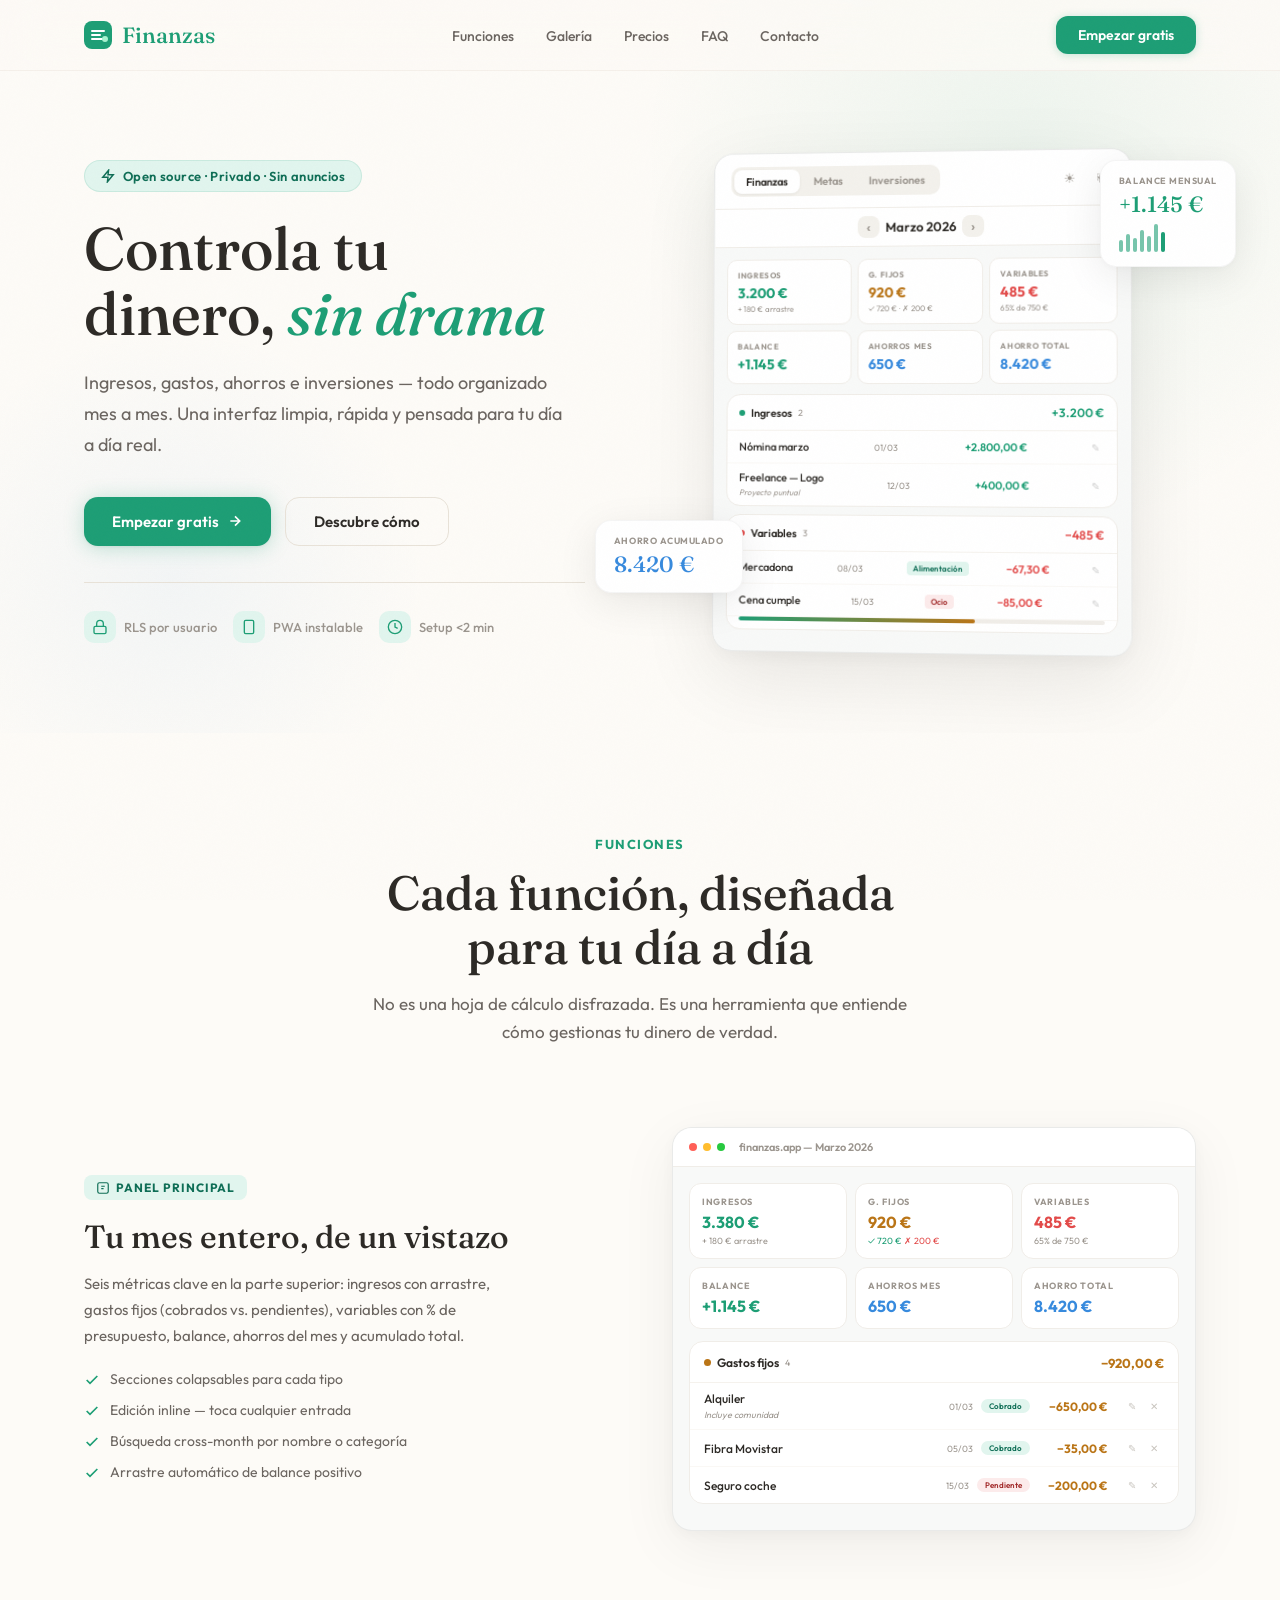
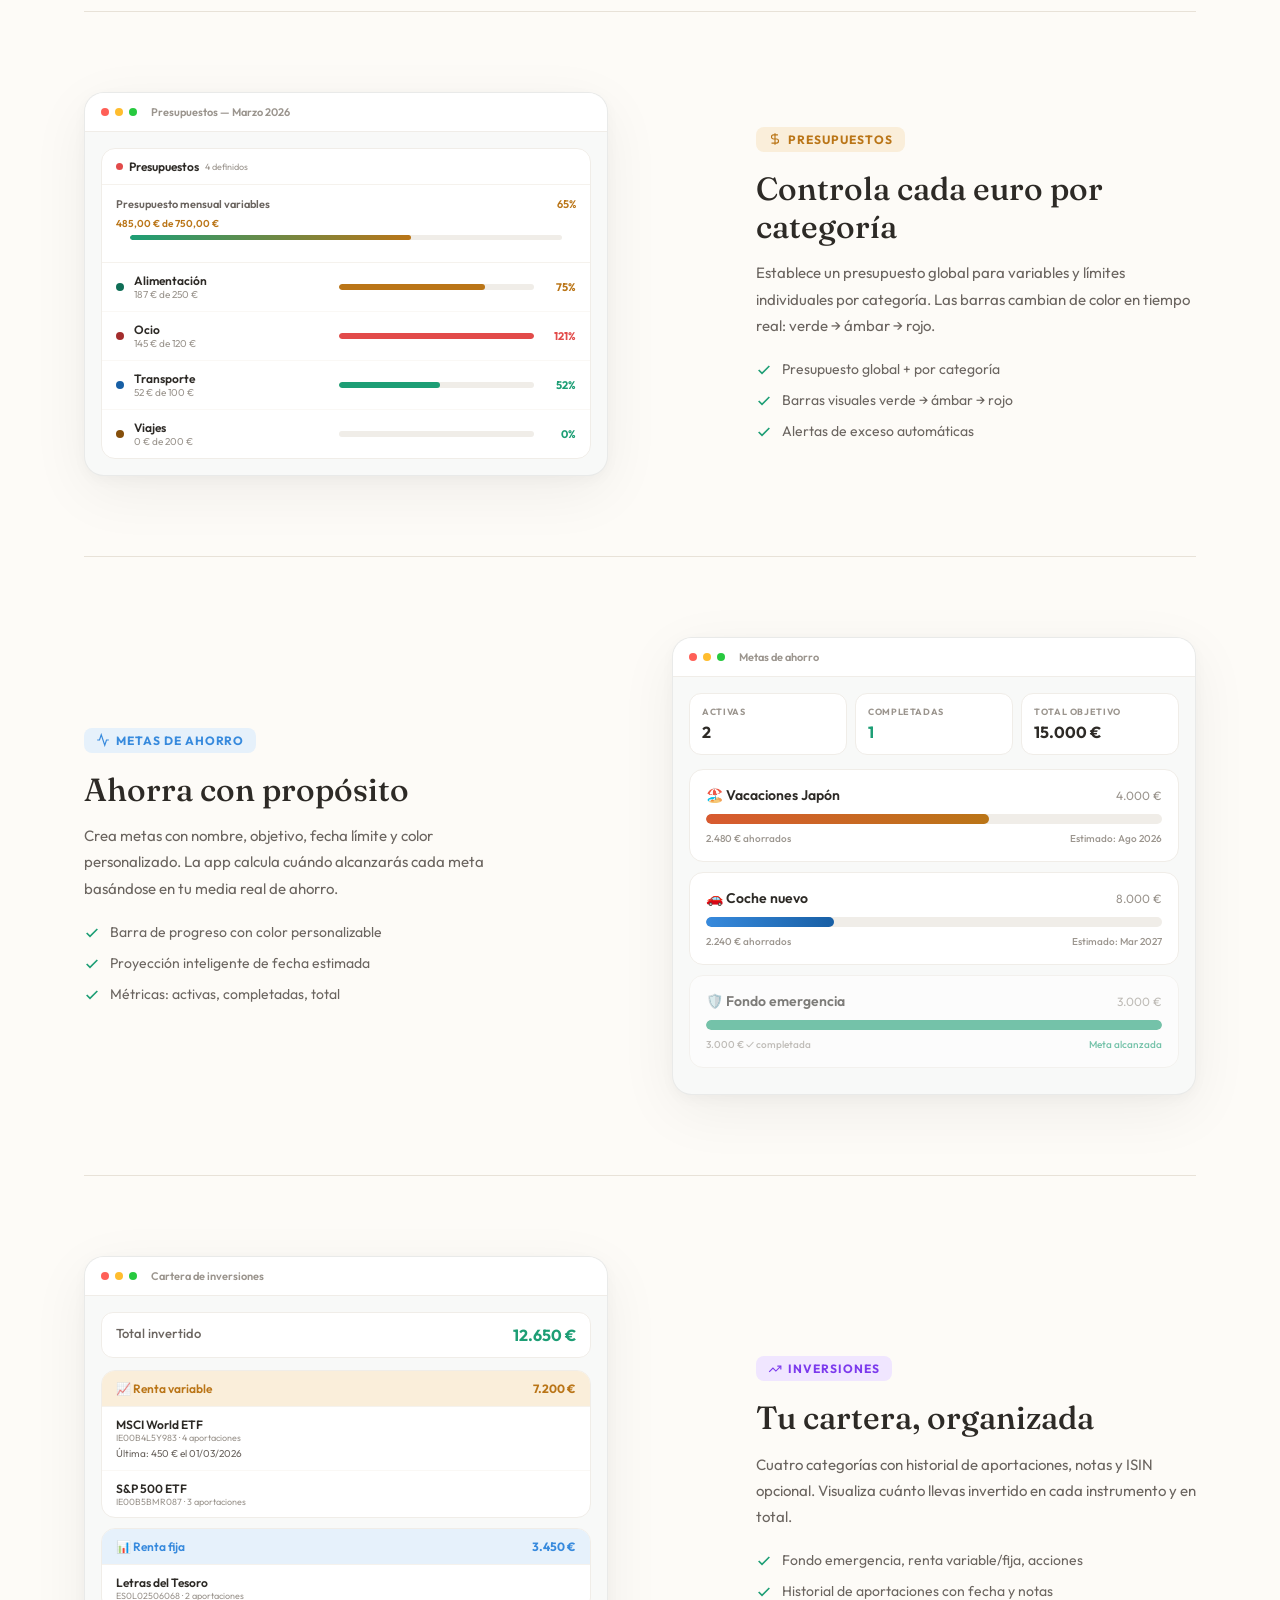
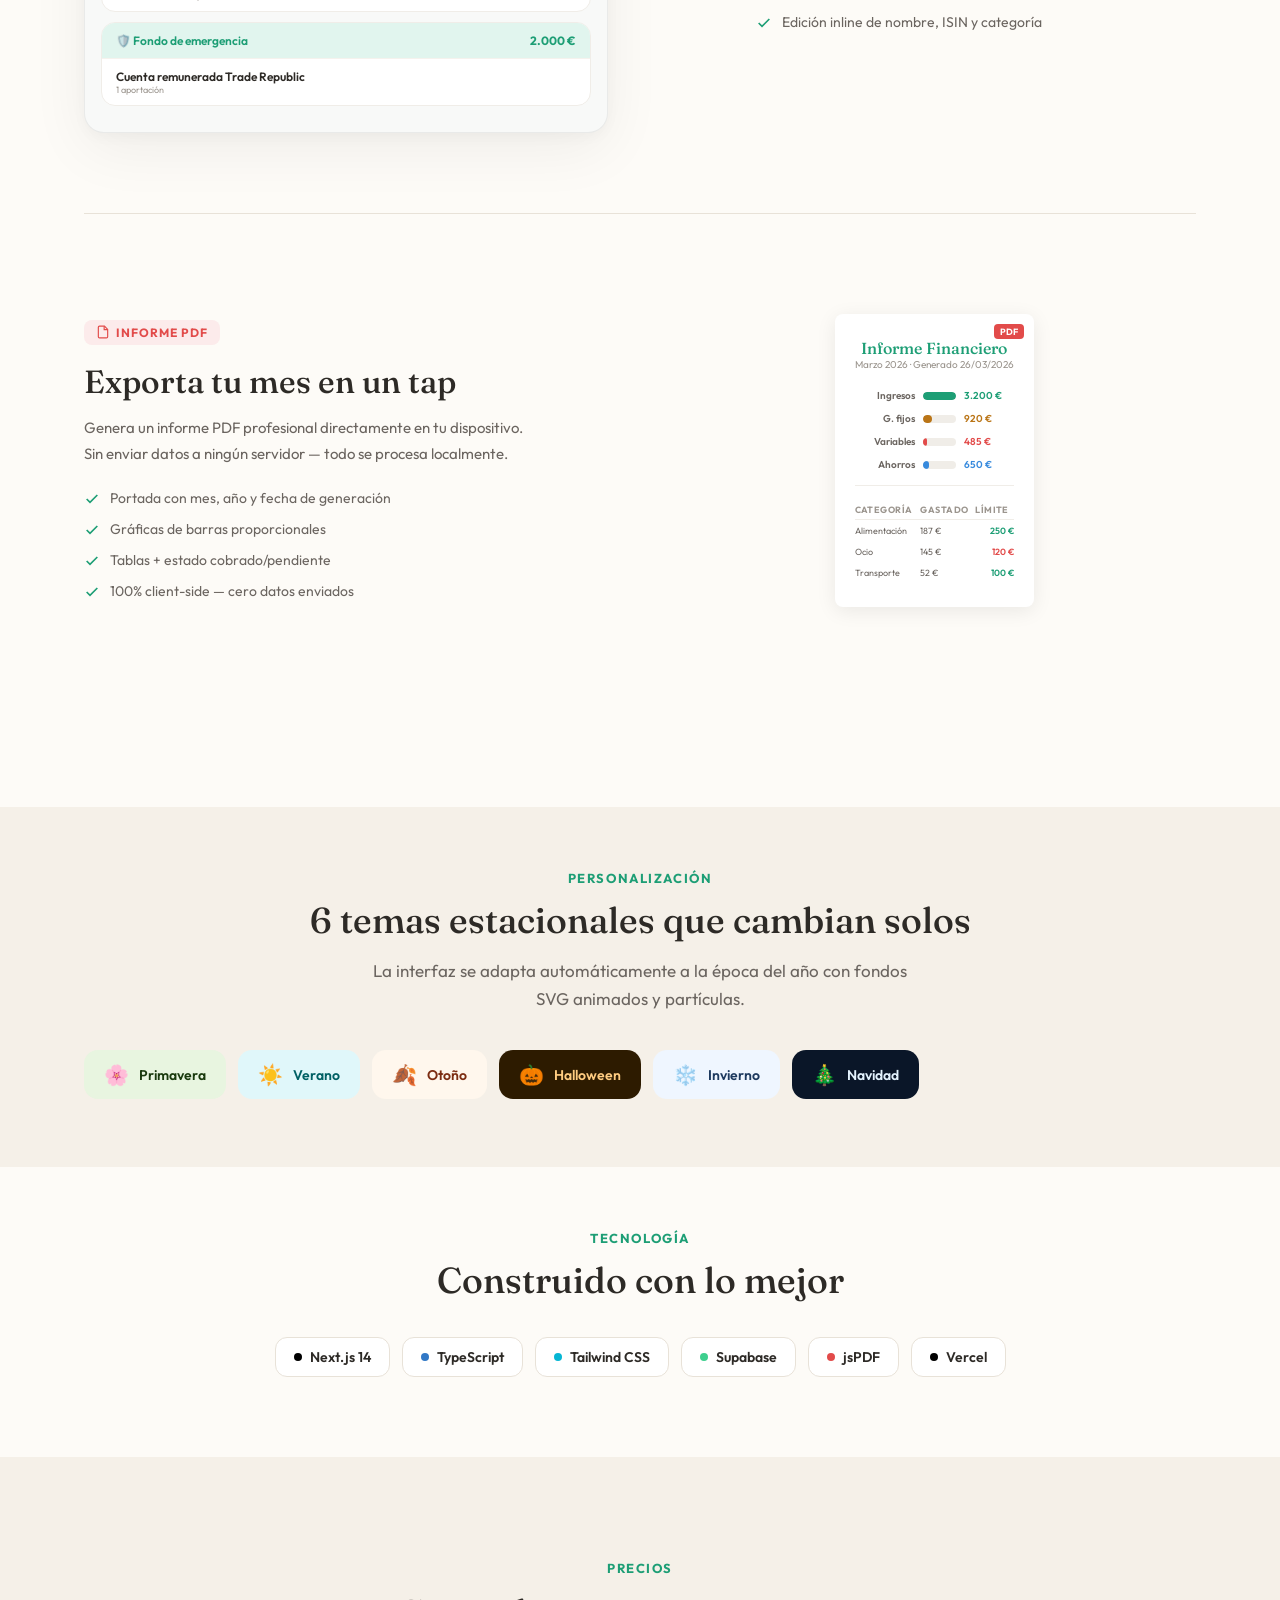
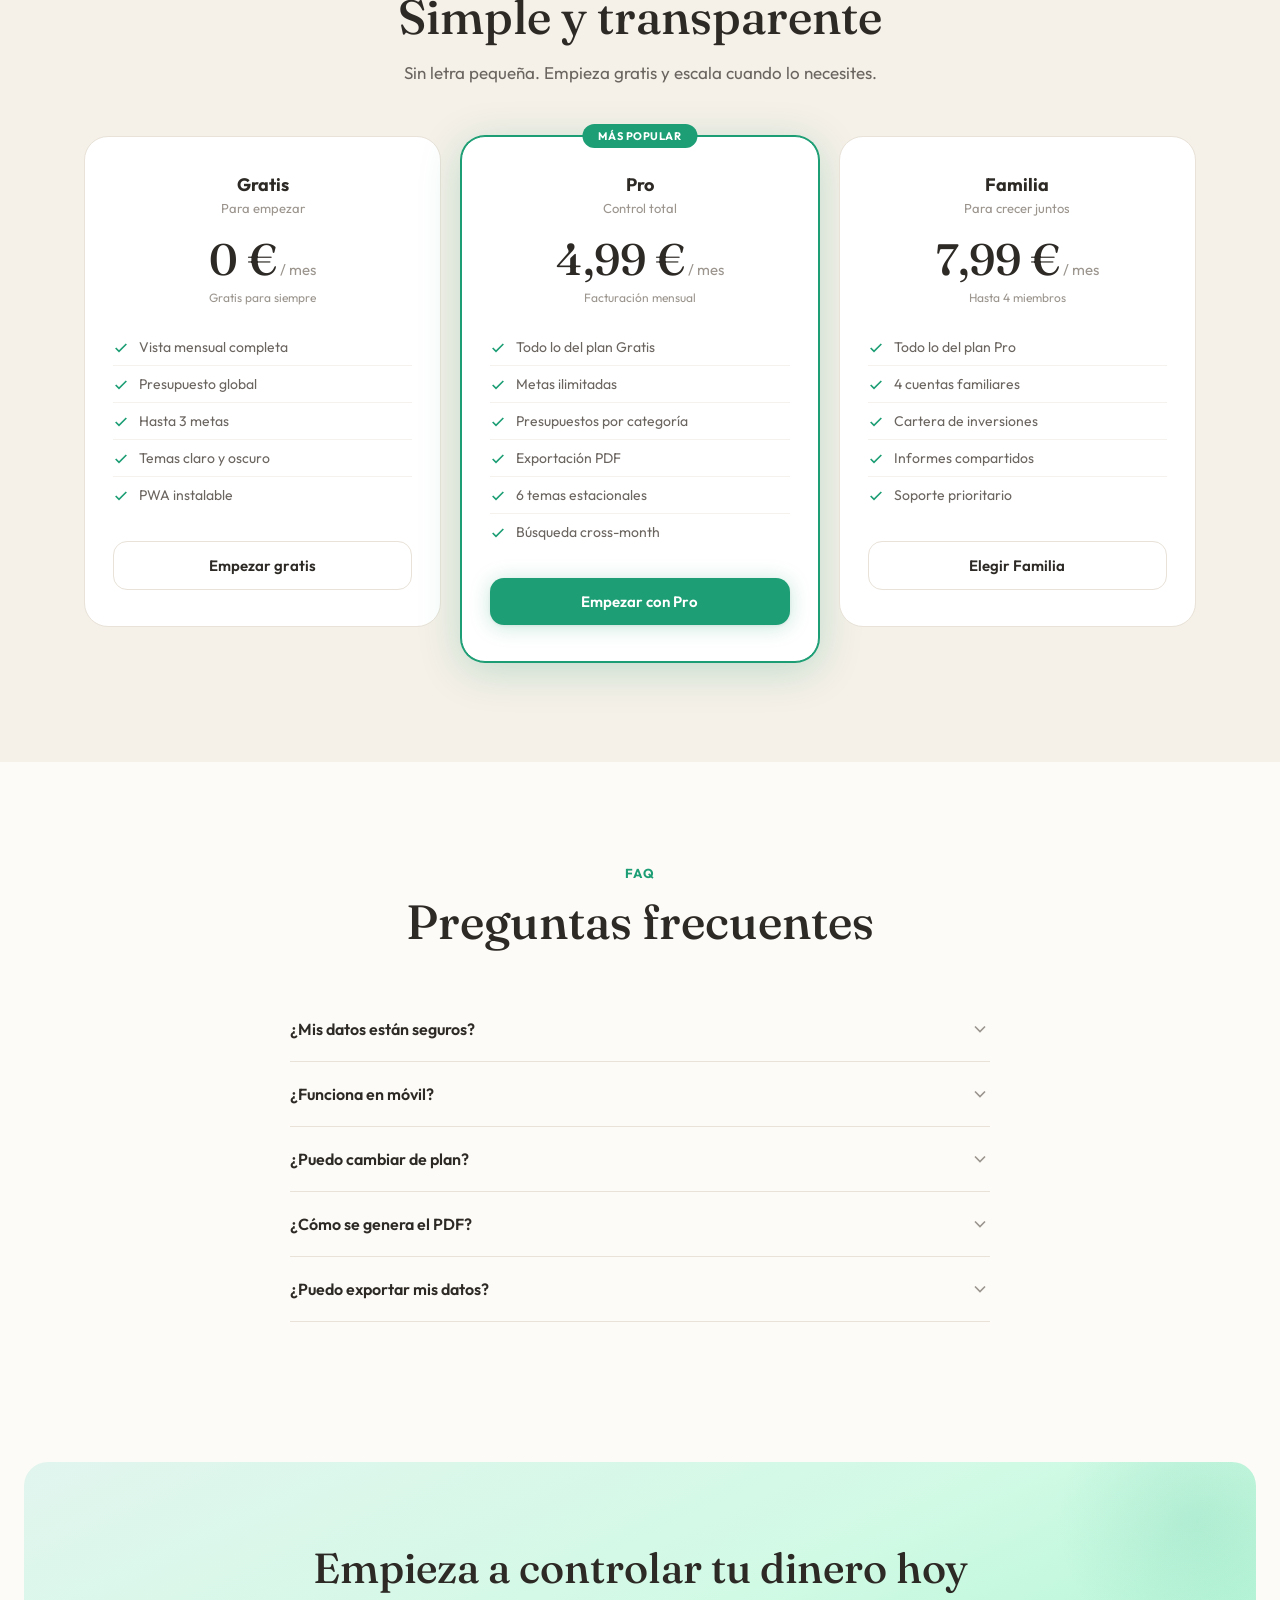
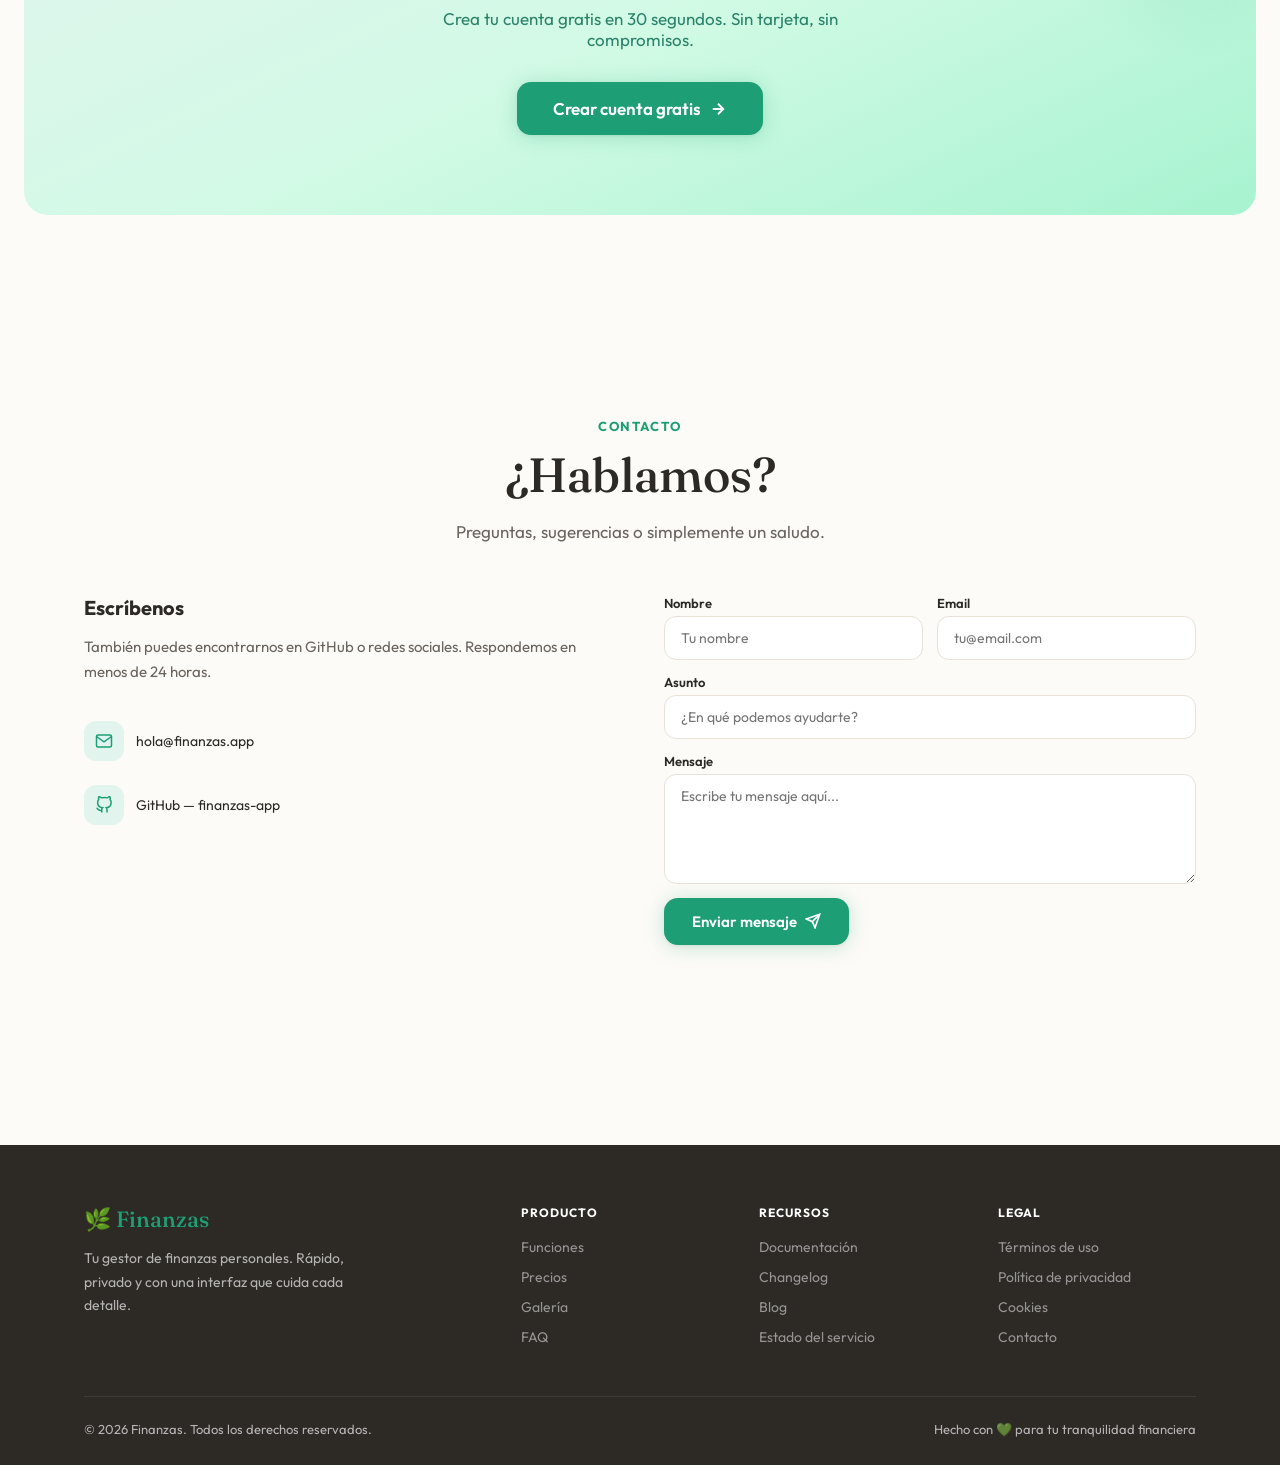
==== old/index.html @ f5a0d64b "Add: Web added" ====
<!DOCTYPE html>
<html lang="es">
<head>
<meta charset="UTF-8">
<meta name="viewport" content="width=device-width, initial-scale=1.0">
<title>Finanzas — Tu gestor de finanzas personales</title>
<link rel="preconnect" href="https://fonts.googleapis.com">
<link rel="preconnect" href="https://fonts.gstatic.com" crossorigin>
<link href="https://fonts.googleapis.com/css2?family=Fraunces:ital,opsz,wght@0,9..144,300;0,9..144,500;0,9..144,700;1,9..144,400&family=Outfit:wght@300;400;500;600;700&display=swap" rel="stylesheet">
<style>
:root {
  --green:#1D9E75;--green-light:#E1F5EE;--green-dark:#0F6E56;--green-glow:rgba(29,158,117,0.25);
  --cream:#FDFBF7;--sand:#F5F0E8;--text:#2D2A26;--text-soft:#6B6560;--text-muted:#9B958E;
  --border:#E8E2D8;--card-bg:#FFFFFF;--blue:#378ADD;--blue-light:#E6F1FB;
  --amber:#BA7517;--amber-light:#FAEEDA;--red:#E24B4A;--red-light:#FCEBEB;
  --orange:#D85A30;--purple:#7C3AED;
}
*{margin:0;padding:0;box-sizing:border-box}
html{scroll-behavior:smooth}
body{font-family:'Outfit',sans-serif;color:var(--text);background:var(--cream);overflow-x:hidden;-webkit-font-smoothing:antialiased}
h1,h2,h3,.serif{font-family:'Fraunces',serif}
body::before{content:'';position:fixed;inset:0;pointer-events:none;z-index:9999;opacity:0.02;background-image:url("data:image/svg+xml,%3Csvg viewBox='0 0 256 256' xmlns='http://www.w3.org/2000/svg'%3E%3Cfilter id='n'%3E%3CfeTurbulence type='fractalNoise' baseFrequency='0.85' numOctaves='4' stitchTiles='stitch'/%3E%3C/filter%3E%3Crect width='100%25' height='100%25' filter='url(%23n)'/%3E%3C/svg%3E");background-size:128px}
.container{max-width:1160px;margin:0 auto;padding:0 24px}
.section-pad{padding:100px 0}
.section-label{font-family:'Outfit',sans-serif;font-size:13px;font-weight:700;letter-spacing:0.12em;text-transform:uppercase;color:var(--green);margin-bottom:14px;display:inline-block}
.section-title{font-size:clamp(30px,4.5vw,48px);line-height:1.12;color:var(--text);margin-bottom:16px;font-weight:500}
.section-subtitle{font-family:'Outfit',sans-serif;font-size:17px;line-height:1.7;color:var(--text-soft);max-width:560px}
.btn{display:inline-flex;align-items:center;gap:8px;font-family:'Outfit',sans-serif;font-size:15px;font-weight:600;padding:14px 28px;border-radius:14px;cursor:pointer;border:none;text-decoration:none;transition:all 0.35s cubic-bezier(0.23,1,0.32,1)}
.btn-primary{background:var(--green);color:white;box-shadow:0 2px 20px var(--green-glow),0 1px 3px rgba(0,0,0,0.06)}
.btn-primary:hover{background:var(--green-dark);transform:translateY(-2px);box-shadow:0 8px 28px var(--green-glow),0 2px 6px rgba(0,0,0,0.08)}
.btn-ghost{background:transparent;color:var(--text);border:1.5px solid var(--border)}
.btn-ghost:hover{border-color:var(--green);color:var(--green-dark);background:rgba(29,158,117,0.04)}

/* NAV */
nav{position:fixed;top:0;left:0;right:0;z-index:100;padding:16px 0;background:rgba(253,251,247,0.8);backdrop-filter:blur(24px) saturate(1.6);-webkit-backdrop-filter:blur(24px) saturate(1.6);border-bottom:1px solid rgba(232,226,216,0.4);transition:all 0.3s}
nav.scrolled{padding:10px 0;box-shadow:0 1px 16px rgba(0,0,0,0.04)}
nav .container{display:flex;align-items:center;justify-content:space-between}
.nav-brand{display:flex;align-items:center;gap:10px;font-family:'Fraunces',serif;font-size:22px;color:var(--green);font-weight:500;text-decoration:none}
.nav-links{display:flex;align-items:center;gap:32px;list-style:none}
.nav-links a{font-size:14px;font-weight:500;color:var(--text-soft);text-decoration:none;transition:color 0.2s}
.nav-links a:hover{color:var(--green)}
.nav-cta{font-family:'Outfit',sans-serif;font-size:14px;font-weight:600;color:white;background:var(--green);padding:10px 22px;border-radius:12px;text-decoration:none;transition:all 0.3s;box-shadow:0 1px 8px var(--green-glow)}
.nav-cta:hover{background:var(--green-dark);transform:translateY(-1px)}
.hamburger{display:none;background:none;border:none;cursor:pointer;padding:4px;color:var(--text)}
.mobile-menu{display:none;flex-direction:column;position:absolute;top:100%;left:0;right:0;background:rgba(253,251,247,0.98);backdrop-filter:blur(20px);padding:16px 24px 24px;border-bottom:1px solid var(--border)}
.mobile-menu.open{display:flex}
.mobile-menu a{padding:14px 0;font-size:15px;font-weight:500;color:var(--text-soft);text-decoration:none;border-bottom:1px solid #f5f2ed}
.mobile-menu a:last-child{border:none}
.mobile-menu .nav-cta{display:inline-block;text-align:center;margin-top:12px}

/* HERO */
.hero{padding:150px 0 80px;position:relative;overflow:hidden}
.hero::before{content:'';position:absolute;top:-40%;right:-15%;width:900px;height:900px;background:radial-gradient(circle,rgba(29,158,117,0.07) 0%,transparent 60%);border-radius:50%;pointer-events:none}
.hero::after{content:'';position:absolute;bottom:-20%;left:-10%;width:600px;height:600px;background:radial-gradient(circle,rgba(55,138,221,0.05) 0%,transparent 60%);border-radius:50%;pointer-events:none}
.hero .container{display:grid;grid-template-columns:1fr 1.1fr;gap:60px;align-items:center;position:relative;z-index:1}
.hero-badge{display:inline-flex;align-items:center;gap:8px;font-size:13px;font-weight:600;letter-spacing:0.03em;color:var(--green-dark);background:var(--green-light);padding:7px 16px;border-radius:100px;margin-bottom:24px;border:1px solid rgba(29,158,117,0.12)}
.hero h1{font-size:clamp(38px,5.2vw,60px);line-height:1.08;margin-bottom:22px;font-weight:500}
.hero h1 em{font-style:italic;color:var(--green)}
.hero-desc{font-size:18px;line-height:1.72;color:var(--text-soft);margin-bottom:36px;max-width:480px}
.hero-actions{display:flex;gap:14px;flex-wrap:wrap}
.hero-trust{display:flex;align-items:center;gap:16px;margin-top:36px;padding-top:28px;border-top:1px solid var(--border)}
.trust-item{display:flex;align-items:center;gap:8px;font-size:13px;font-weight:500;color:var(--text-muted)}
.trust-icon{width:32px;height:32px;border-radius:10px;display:flex;align-items:center;justify-content:center;background:var(--green-light);color:var(--green)}

/* Hero App Frame */
.hero-visual{position:relative;display:flex;justify-content:center}
.app-frame{width:420px;background:#f8f9f8;border-radius:20px;padding:1px;box-shadow:0 24px 80px rgba(0,0,0,0.09),0 6px 20px rgba(0,0,0,0.04),inset 0 1px 0 rgba(255,255,255,0.9);border:1px solid rgba(0,0,0,0.06);overflow:hidden;transform:perspective(1200px) rotateY(-4deg) rotateX(1deg);transition:transform 0.7s cubic-bezier(0.23,1,0.32,1)}
.app-frame:hover{transform:perspective(1200px) rotateY(0) rotateX(0)}
.app-topbar{display:flex;align-items:center;justify-content:space-between;padding:12px 16px;background:white;border-bottom:1px solid #f0ede8}
.app-tabs{display:inline-flex;gap:2px;background:#f3f1ec;border-radius:10px;padding:3px}
.app-tab{font-size:11px;font-weight:600;padding:5px 12px;border-radius:8px;color:var(--text-muted)}
.app-tab.active{background:white;color:var(--text);box-shadow:0 1px 3px rgba(0,0,0,0.06)}
.app-nav-month{display:flex;align-items:center;gap:6px;font-size:13px;font-weight:600;color:var(--text)}
.app-nav-month .arr{width:22px;height:22px;display:flex;align-items:center;justify-content:center;border-radius:8px;font-size:14px;color:var(--text-muted);background:#f3f1ec}
.app-icons{display:flex;gap:4px}
.app-icons span{width:26px;height:26px;display:flex;align-items:center;justify-content:center;border-radius:8px;color:var(--text-muted);font-size:13px}
.app-body{padding:12px;background:#f8f9f8}
.app-metrics{display:grid;grid-template-columns:repeat(3,1fr);gap:6px;margin-bottom:10px}
.app-metric{background:white;border-radius:10px;padding:10px;border:1px solid #f0ede8}
.app-metric label{display:block;font-size:8px;font-weight:700;text-transform:uppercase;letter-spacing:0.08em;color:var(--text-muted);margin-bottom:4px}
.app-metric .val{font-size:14px;font-weight:700}
.app-metric .sub{font-size:8px;color:var(--text-muted);margin-top:2px}
.app-section{background:white;border-radius:14px;border:1px solid #f0ede8;margin-bottom:8px;overflow:hidden}
.app-section-header{display:flex;align-items:center;justify-content:space-between;padding:10px 12px;border-bottom:1px solid #f5f2ed}
.app-section-header .left{display:flex;align-items:center;gap:6px}
.app-dot{width:6px;height:6px;border-radius:50%}
.app-section-header .title{font-size:11px;font-weight:600;color:var(--text)}
.app-section-header .count{font-size:9px;color:var(--text-muted)}
.app-section-header .total{font-size:12px;font-weight:600}
.app-row{display:flex;align-items:center;justify-content:space-between;padding:7px 12px;border-bottom:1px solid #faf8f5;font-size:11px}
.app-row:last-child{border:none}
.app-row .name{font-weight:500;color:var(--text)}
.app-row .note{font-size:8px;color:var(--text-muted);font-style:italic}
.app-row .date{font-size:9px;color:var(--text-muted);margin:0 8px}
.app-row .cat-badge{font-size:8px;font-weight:600;padding:2px 6px;border-radius:4px;white-space:nowrap}
.app-row .status-badge{font-size:8px;font-weight:600;padding:2px 8px;border-radius:100px}
.app-row .amount{font-weight:600;white-space:nowrap}
.app-row .icon-btn{width:18px;height:18px;display:flex;align-items:center;justify-content:center;border-radius:4px;color:#ccc;font-size:10px}
.app-budget-bar{margin:0 12px 8px;height:4px;background:#f0ede8;border-radius:2px;overflow:hidden}
.app-budget-fill{height:100%;border-radius:2px}
.float-card{position:absolute;background:white;border-radius:16px;padding:14px 18px;box-shadow:0 10px 40px rgba(0,0,0,0.08),0 2px 8px rgba(0,0,0,0.03);border:1px solid rgba(0,0,0,0.04);animation:float 5s ease-in-out infinite;z-index:2}
.float-card.fc1{top:10px;right:-40px;animation-delay:0s}
.float-card.fc2{bottom:60px;left:-50px;animation-delay:-2.5s}
@keyframes float{0%,100%{transform:translateY(0)}50%{transform:translateY(-10px)}}
.fc-label{font-size:9px;font-weight:700;text-transform:uppercase;letter-spacing:0.06em;color:var(--text-muted);margin-bottom:4px}
.fc-value{font-family:'Fraunces',serif;font-size:22px;font-weight:500}
.fc-sparkline{display:flex;align-items:flex-end;gap:3px;margin-top:6px}
.fc-sparkline span{width:4px;border-radius:2px;background:var(--green);opacity:0.6}

/* FEATURES */
.feature-block{display:grid;grid-template-columns:1fr 1fr;gap:64px;align-items:center;padding:80px 0;border-bottom:1px solid var(--border)}
.feature-block:last-child{border-bottom:none}
.feature-block.reverse{direction:rtl}
.feature-block.reverse>*{direction:ltr}
.feature-text{max-width:440px}
.feature-tag{display:inline-flex;align-items:center;gap:6px;font-size:12px;font-weight:700;letter-spacing:0.08em;text-transform:uppercase;padding:5px 12px;border-radius:8px;margin-bottom:18px}
.feature-text h3{font-size:clamp(24px,3vw,32px);line-height:1.2;margin-bottom:14px;font-weight:500}
.feature-text p{font-size:15px;line-height:1.75;color:var(--text-soft);margin-bottom:20px}
.feature-bullets{list-style:none;display:flex;flex-direction:column;gap:10px}
.feature-bullets li{display:flex;align-items:flex-start;gap:10px;font-size:14px;color:var(--text-soft);line-height:1.5}
.feature-bullets li svg{flex-shrink:0;margin-top:3px}

/* GUI Mockups */
.gui-mockup{background:#f8f9f8;border-radius:20px;overflow:hidden;border:1px solid rgba(0,0,0,0.06);box-shadow:0 16px 60px rgba(0,0,0,0.06),0 4px 14px rgba(0,0,0,0.03)}
.gui-titlebar{display:flex;align-items:center;gap:6px;padding:12px 16px;background:white;border-bottom:1px solid #f0ede8}
.gui-dot{width:8px;height:8px;border-radius:50%}
.gui-titlebar .title{font-size:11px;font-weight:600;color:var(--text-muted);margin-left:8px}
.gui-body{padding:16px}
.mock-metrics{display:grid;grid-template-columns:repeat(3,1fr);gap:8px;margin-bottom:12px}
.mock-metric{background:white;border-radius:12px;padding:12px;border:1px solid #f0ede8}
.mock-metric label{display:block;font-size:9px;font-weight:700;text-transform:uppercase;letter-spacing:0.07em;color:var(--text-muted);margin-bottom:5px}
.mock-metric .val{font-size:16px;font-weight:700}
.mock-metric .sub{font-size:9px;color:var(--text-muted);margin-top:3px}
.mock-section{background:white;border-radius:14px;border:1px solid #f0ede8;overflow:hidden;margin-bottom:10px}
.mock-section-head{display:flex;align-items:center;justify-content:space-between;padding:10px 14px;border-bottom:1px solid #f5f2ed}
.mock-section-head .left{display:flex;align-items:center;gap:6px}
.mock-section-head .dot{width:7px;height:7px;border-radius:50%}
.mock-section-head .title{font-size:12px;font-weight:600}
.mock-section-head .cnt{font-size:9px;color:var(--text-muted)}
.mock-section-head .total{font-size:13px;font-weight:700}
.mock-row{display:flex;align-items:center;padding:8px 14px;border-bottom:1px solid #faf8f5;font-size:12px}
.mock-row:last-child{border:none}
.mock-row .info{flex:1;min-width:0}
.mock-row .name{font-weight:500}
.mock-row .note{font-size:9px;color:var(--text-muted);font-style:italic}
.mock-row .meta{display:flex;align-items:center;gap:8px}
.mock-row .date{font-size:9px;color:var(--text-muted)}
.mock-row .cat{font-size:8px;font-weight:600;padding:2px 7px;border-radius:4px}
.mock-row .badge{font-size:8px;font-weight:600;padding:2px 8px;border-radius:100px}
.mock-row .amt{font-weight:700;min-width:70px;text-align:right}
.mock-row .btns{display:flex;gap:2px;margin-left:6px}
.mock-row .btn-sm{width:20px;height:20px;display:flex;align-items:center;justify-content:center;border-radius:5px;color:#c8c4be;font-size:10px}
.mock-progress{margin:0 14px 10px;height:5px;background:#f0ede8;border-radius:3px;overflow:hidden}
.mock-progress-fill{height:100%;border-radius:3px}
.mock-goal{background:white;border-radius:14px;border:1px solid #f0ede8;padding:16px;margin-bottom:10px}
.mock-goal-header{display:flex;justify-content:space-between;align-items:center;margin-bottom:10px}
.mock-goal-header .name{font-size:14px;font-weight:600}
.mock-goal-header .target{font-size:12px;color:var(--text-muted)}
.mock-goal-bar{height:10px;background:#f0ede8;border-radius:5px;overflow:hidden;margin-bottom:8px}
.mock-goal-fill{height:100%;border-radius:5px}
.mock-goal-footer{display:flex;justify-content:space-between;font-size:10px;color:var(--text-muted);font-weight:500}
.mock-budget-row{display:flex;align-items:center;gap:10px;padding:10px 14px;border-bottom:1px solid #faf8f5}
.mock-budget-row:last-child{border:none}
.mock-budget-row .cat-dot{width:8px;height:8px;border-radius:50%;flex-shrink:0}
.mock-budget-row .info{flex:1}
.mock-budget-row .cat-name{font-size:12px;font-weight:600}
.mock-budget-row .cat-detail{font-size:10px;color:var(--text-muted)}
.mock-budget-row .bar{flex:1;height:6px;background:#f0ede8;border-radius:3px;overflow:hidden;min-width:80px}
.mock-budget-row .bar-fill{height:100%;border-radius:3px}
.mock-budget-row .pct{font-size:11px;font-weight:700;min-width:32px;text-align:right}
.mock-inv-cat{background:white;border-radius:14px;border:1px solid #f0ede8;overflow:hidden;margin-bottom:10px}
.mock-inv-head{display:flex;align-items:center;justify-content:space-between;padding:10px 14px;border-bottom:1px solid #f5f2ed}
.mock-inv-head .cat{font-size:12px;font-weight:600}
.mock-inv-head .total{font-size:12px;font-weight:700}
.mock-inv-item{padding:10px 14px;border-bottom:1px solid #faf8f5}
.mock-inv-item:last-child{border:none}
.mock-inv-item .name{font-size:12px;font-weight:600}
.mock-inv-item .isin{font-size:9px;color:var(--text-muted)}
.mock-inv-item .contribs{font-size:10px;color:var(--text-soft);margin-top:4px}
.mock-pdf{background:white;border-radius:8px;box-shadow:0 4px 20px rgba(0,0,0,0.08);padding:24px 20px;max-width:280px;margin:0 auto;position:relative}
.mock-pdf::after{content:'PDF';position:absolute;top:10px;right:10px;font-size:9px;font-weight:700;color:white;background:var(--red);padding:2px 6px;border-radius:4px}
.mock-pdf-title{text-align:center;margin-bottom:18px}
.mock-pdf-title h4{font-family:'Fraunces',serif;font-size:16px;font-weight:500;color:var(--green)}
.mock-pdf-title p{font-size:10px;color:var(--text-muted)}
.mock-pdf-bar{display:flex;align-items:center;gap:8px;margin-bottom:10px;font-size:10px}
.mock-pdf-bar .lbl{width:60px;font-weight:600;color:var(--text-soft);text-align:right}
.mock-pdf-bar .track{flex:1;height:8px;background:#f0ede8;border-radius:4px;overflow:hidden}
.mock-pdf-bar .fill{height:100%;border-radius:4px}
.mock-pdf-bar .val{width:50px;font-weight:600;font-size:10px}
.mock-pdf-sep{height:1px;background:#f0ede8;margin:14px 0}
.mock-pdf-table{width:100%;font-size:9px;border-collapse:collapse}
.mock-pdf-table th{text-align:left;font-weight:700;color:var(--text-muted);padding:4px 0;text-transform:uppercase;letter-spacing:0.05em;border-bottom:1px solid #f0ede8}
.mock-pdf-table td{padding:5px 0;color:var(--text-soft)}
.mock-pdf-table td:last-child{text-align:right;font-weight:600}

/* Seasons strip */
.seasons-strip-section{background:var(--sand)}
.seasons-strip{display:flex;gap:12px;margin-top:36px;overflow-x:auto;padding-bottom:8px;-webkit-overflow-scrolling:touch}
.seasons-strip::-webkit-scrollbar{display:none}
.season-chip{flex:0 0 auto;display:flex;align-items:center;gap:10px;padding:12px 20px;border-radius:14px;font-size:14px;font-weight:600;white-space:nowrap;transition:transform 0.3s}
.season-chip:hover{transform:translateY(-2px)}
.season-chip .emoji{font-size:20px}
.sc-spring{background:#e8f5e0;color:#1a3a0e}.sc-summer{background:#e0f7fa;color:#006064}
.sc-autumn{background:#fff7ed;color:#7c2d12}.sc-halloween{background:#2d1b00;color:#ffcc80}
.sc-winter{background:#eff6ff;color:#1e3a5f}.sc-christmas{background:#0a1628;color:#e3f2fd}

/* Tech */
.tech-grid{display:flex;flex-wrap:wrap;gap:12px;margin-top:36px;justify-content:center}
.tech-chip{display:flex;align-items:center;gap:8px;background:white;border:1px solid var(--border);border-radius:12px;padding:10px 18px;font-size:14px;font-weight:600;color:var(--text);transition:all 0.3s}
.tech-chip:hover{border-color:var(--green);transform:translateY(-2px);box-shadow:0 4px 16px rgba(0,0,0,0.04)}
.tech-chip .dot{width:8px;height:8px;border-radius:50%}

/* Pricing */
.pricing-section{background:var(--sand)}
.pricing-grid{display:grid;grid-template-columns:repeat(3,1fr);gap:20px;margin-top:48px;align-items:start}
.price-card{background:var(--card-bg);border:1.5px solid var(--border);border-radius:24px;padding:36px 28px;text-align:center;transition:all 0.4s;position:relative}
.price-card.featured{border-color:var(--green);box-shadow:0 8px 40px var(--green-glow),0 0 0 1px var(--green);transform:scale(1.03)}
.price-card .popular{position:absolute;top:-13px;left:50%;transform:translateX(-50%);background:var(--green);color:white;font-size:11px;font-weight:700;padding:5px 16px;border-radius:100px;letter-spacing:0.05em;text-transform:uppercase}
.price-card h3{font-family:'Outfit',sans-serif;font-size:18px;font-weight:700;margin-bottom:4px}
.price-card .desc{font-size:13px;color:var(--text-muted);margin-bottom:16px}
.price-card .price{font-family:'Fraunces',serif;font-size:44px;color:var(--text);margin-bottom:4px;font-weight:500}
.price-card .price span{font-family:'Outfit',sans-serif;font-size:15px;color:var(--text-muted);font-weight:400}
.price-card .pnote{font-size:12px;color:var(--text-muted);margin-bottom:24px}
.price-card ul{list-style:none;text-align:left;margin-bottom:28px}
.price-card li{font-size:14px;color:var(--text-soft);padding:9px 0;display:flex;align-items:flex-start;gap:10px;border-bottom:1px solid #f5f2ed}
.price-card li:last-child{border:none}
.price-card li svg{flex-shrink:0;margin-top:2px}
.price-card .btn{width:100%;justify-content:center}

/* FAQ */
.faq-list{max-width:700px;margin:48px auto 0}
.faq-item{border-bottom:1px solid var(--border)}
.faq-q{width:100%;background:none;border:none;font-family:'Outfit',sans-serif;font-size:16px;font-weight:600;color:var(--text);padding:22px 0;display:flex;justify-content:space-between;align-items:center;cursor:pointer;text-align:left;transition:color 0.2s}
.faq-q:hover{color:var(--green)}
.faq-q .chev{transition:transform 0.3s;flex-shrink:0;margin-left:16px;color:var(--text-muted)}
.faq-item.open .chev{transform:rotate(180deg)}
.faq-a{max-height:0;overflow:hidden;transition:max-height 0.35s ease}
.faq-item.open .faq-a{max-height:200px}
.faq-a p{padding-bottom:22px;font-size:14px;line-height:1.75;color:var(--text-soft)}

/* CTA */
.cta-banner{text-align:center;background:linear-gradient(155deg,var(--green-light) 0%,#d1fae5 50%,#a7f3d0 100%);border-radius:24px;padding:80px 40px;margin:0 24px;position:relative;overflow:hidden}
.cta-banner::before{content:'';position:absolute;top:-80px;right:-80px;width:280px;height:280px;background:radial-gradient(circle,rgba(29,158,117,0.12) 0%,transparent 70%);border-radius:50%}
.cta-banner h2{font-size:clamp(28px,4vw,42px);margin-bottom:14px;position:relative;font-weight:500}
.cta-banner p{font-size:17px;color:var(--green-dark);margin-bottom:32px;opacity:0.85;max-width:480px;margin-inline:auto}

/* Contact */
.contact-grid{display:grid;grid-template-columns:1fr 1fr;gap:48px;margin-top:48px}
.contact-info h3{font-family:'Outfit',sans-serif;font-size:20px;font-weight:700;margin-bottom:14px}
.contact-info p{font-size:15px;color:var(--text-soft);line-height:1.7;margin-bottom:24px}
.contact-link{display:flex;align-items:center;gap:12px;padding:12px 0;font-size:14px;color:var(--text);text-decoration:none;transition:color 0.2s}
.contact-link:hover{color:var(--green)}
.contact-link-icon{width:40px;height:40px;background:var(--green-light);border-radius:12px;display:flex;align-items:center;justify-content:center;color:var(--green)}
.contact-form{display:flex;flex-direction:column;gap:14px}
.form-group{display:flex;flex-direction:column;gap:5px}
.form-group label{font-size:13px;font-weight:600}
.form-group input,.form-group textarea{font-family:'Outfit',sans-serif;font-size:14px;padding:12px 16px;border:1.5px solid var(--border);border-radius:12px;background:white;color:var(--text);outline:none;transition:border-color 0.2s,box-shadow 0.2s}
.form-group input:focus,.form-group textarea:focus{border-color:var(--green);box-shadow:0 0 0 3px var(--green-glow)}
.form-group textarea{resize:vertical;min-height:110px}
.form-row{display:grid;grid-template-columns:1fr 1fr;gap:14px}

/* Footer */
footer{background:var(--text);color:rgba(255,255,255,0.65);padding:60px 0 28px;margin-top:100px}
.footer-grid{display:grid;grid-template-columns:2fr 1fr 1fr 1fr;gap:40px;margin-bottom:40px}
.footer-brand{font-family:'Fraunces',serif;font-size:22px;color:var(--green);margin-bottom:14px;font-weight:500}
.footer-brand+p{font-size:14px;line-height:1.7;max-width:280px}
footer h4{font-family:'Outfit',sans-serif;font-size:12px;font-weight:700;color:white;text-transform:uppercase;letter-spacing:0.08em;margin-bottom:16px}
footer ul{list-style:none}
footer li{margin-bottom:10px}
footer a{font-size:14px;color:rgba(255,255,255,0.5);text-decoration:none;transition:color 0.2s}
footer a:hover{color:var(--green)}
.footer-bottom{border-top:1px solid rgba(255,255,255,0.08);padding-top:24px;display:flex;justify-content:space-between;font-size:13px}

/* Animations */
.fade-in{opacity:0;transform:translateY(28px);transition:opacity 0.8s cubic-bezier(0.23,1,0.32,1),transform 0.8s cubic-bezier(0.23,1,0.32,1)}
.fade-in.visible{opacity:1;transform:translateY(0)}
.d1{transition-delay:0.1s}.d2{transition-delay:0.2s}.d3{transition-delay:0.3s}

/* Responsive */
@media(max-width:1024px){
  .hero .container{grid-template-columns:1fr;text-align:center}
  .hero-desc{margin-inline:auto;max-width:100%}
  .hero-actions{justify-content:center}.hero-trust{justify-content:center}
  .hero-visual{margin-top:32px}.float-card{display:none}.app-frame{width:360px}
  .feature-block,.feature-block.reverse{grid-template-columns:1fr;gap:40px;direction:ltr}
  .feature-text{text-align:center;margin-inline:auto;max-width:100%}
  .feature-bullets{align-items:center}
  .pricing-grid{grid-template-columns:1fr;max-width:400px;margin-inline:auto}
  .price-card.featured{transform:scale(1)}
  .contact-grid{grid-template-columns:1fr}.footer-grid{grid-template-columns:1fr 1fr}
}
@media(max-width:640px){
  .nav-links{display:none}.nav-cta-desktop{display:none}.hamburger{display:block}
  .section-pad{padding:64px 0}.feature-block{padding:48px 0}
  .app-frame{width:100%;max-width:340px}
  .app-metrics,.mock-metrics{grid-template-columns:repeat(2,1fr)}
  .form-row{grid-template-columns:1fr}
  .footer-grid{grid-template-columns:1fr;gap:24px}
  .footer-bottom{flex-direction:column;gap:12px;text-align:center}
  .cta-banner{margin:0 16px;padding:48px 20px}
  .hero-trust{flex-wrap:wrap;gap:12px}
}
</style>
</head>
<body>

<!-- NAV -->
<nav id="navbar">
  <div class="container">
    <a href="#" class="nav-brand">
      <svg width="28" height="28" viewBox="0 0 28 28" fill="none"><rect width="28" height="28" rx="8" fill="#1D9E75"/><path d="M8 10h12M8 14h8M8 18h10" stroke="white" stroke-width="2" stroke-linecap="round"/><circle cx="21" cy="18" r="3" fill="#A7F3D0"/></svg>
      Finanzas
    </a>
    <ul class="nav-links">
      <li><a href="#features">Funciones</a></li>
      <li><a href="#gallery">Galería</a></li>
      <li><a href="#pricing">Precios</a></li>
      <li><a href="#faq">FAQ</a></li>
      <li><a href="#contact">Contacto</a></li>
    </ul>
    <a href="#pricing" class="nav-cta nav-cta-desktop">Empezar gratis</a>
    <button class="hamburger" onclick="toggleMenu()" aria-label="Menú"><svg width="24" height="24" viewBox="0 0 24 24" fill="none" stroke="currentColor" stroke-width="2"><path d="M3 12h18M3 6h18M3 18h18"/></svg></button>
  </div>
  <div class="mobile-menu" id="mobileMenu">
    <a href="#features" onclick="closeMenu()">Funciones</a>
    <a href="#gallery" onclick="closeMenu()">Galería</a>
    <a href="#pricing" onclick="closeMenu()">Precios</a>
    <a href="#faq" onclick="closeMenu()">FAQ</a>
    <a href="#contact" onclick="closeMenu()">Contacto</a>
    <a href="#pricing" class="nav-cta" onclick="closeMenu()">Empezar gratis</a>
  </div>
</nav>

<!-- HERO -->
<section class="hero">
  <div class="container">
    <div class="fade-in">
      <div class="hero-badge">
        <svg width="14" height="14" viewBox="0 0 24 24" fill="none" stroke="currentColor" stroke-width="2.5"><path d="M13 2L3 14h9l-1 8 10-12h-9l1-8z"/></svg>
        Open source · Privado · Sin anuncios
      </div>
      <h1>Controla tu dinero, <em>sin drama</em></h1>
      <p class="hero-desc">Ingresos, gastos, ahorros e inversiones — todo organizado mes a mes. Una interfaz limpia, rápida y pensada para tu día a día real.</p>
      <div class="hero-actions">
        <a href="#pricing" class="btn btn-primary">Empezar gratis <svg width="16" height="16" viewBox="0 0 24 24" fill="none" stroke="currentColor" stroke-width="2.5"><path d="M5 12h14M12 5l7 7-7 7"/></svg></a>
        <a href="#features" class="btn btn-ghost">Descubre cómo</a>
      </div>
      <div class="hero-trust">
        <div class="trust-item"><div class="trust-icon"><svg width="16" height="16" viewBox="0 0 24 24" fill="none" stroke="currentColor" stroke-width="2"><rect x="3" y="11" width="18" height="11" rx="2"/><path d="M7 11V7a5 5 0 0 1 10 0v4"/></svg></div>RLS por usuario</div>
        <div class="trust-item"><div class="trust-icon"><svg width="16" height="16" viewBox="0 0 24 24" fill="none" stroke="currentColor" stroke-width="2"><rect x="5" y="2" width="14" height="20" rx="2"/><line x1="12" y1="18" x2="12" y2="18"/></svg></div>PWA instalable</div>
        <div class="trust-item"><div class="trust-icon"><svg width="16" height="16" viewBox="0 0 24 24" fill="none" stroke="currentColor" stroke-width="2"><circle cx="12" cy="12" r="10"/><polyline points="12 6 12 12 16 14"/></svg></div>Setup &lt;2 min</div>
      </div>
    </div>
    <div class="hero-visual fade-in d2">
      <div class="float-card fc1"><div class="fc-label">Balance mensual</div><div class="fc-value" style="color:var(--green);">+1.145 €</div><div class="fc-sparkline"><span style="height:12px"></span><span style="height:18px"></span><span style="height:14px"></span><span style="height:22px"></span><span style="height:16px"></span><span style="height:28px"></span><span style="height:20px;opacity:1"></span></div></div>
      <div class="float-card fc2"><div class="fc-label">Ahorro acumulado</div><div class="fc-value" style="color:var(--blue);">8.420 €</div></div>
      <div class="app-frame">
        <div class="app-topbar"><div class="app-tabs"><div class="app-tab active">Finanzas</div><div class="app-tab">Metas</div><div class="app-tab">Inversiones</div></div><div class="app-icons"><span>☀</span><span style="font-size:11px">⎗</span></div></div>
        <div style="display:flex;align-items:center;justify-content:center;padding:8px;background:white;border-bottom:1px solid #f0ede8"><div class="app-nav-month"><div class="arr">‹</div><span>Marzo 2026</span><div class="arr">›</div></div></div>
        <div class="app-body">
          <div class="app-metrics">
            <div class="app-metric"><label>Ingresos</label><div class="val" style="color:var(--green)">3.200 €</div><div class="sub">+ 180 € arrastre</div></div>
            <div class="app-metric"><label>G. fijos</label><div class="val" style="color:var(--amber)">920 €</div><div class="sub">✓ 720 € · ✗ 200 €</div></div>
            <div class="app-metric"><label>Variables</label><div class="val" style="color:var(--red)">485 €</div><div class="sub">65% de 750 €</div></div>
            <div class="app-metric"><label>Balance</label><div class="val" style="color:var(--green)">+1.145 €</div></div>
            <div class="app-metric"><label>Ahorros mes</label><div class="val" style="color:var(--blue)">650 €</div></div>
            <div class="app-metric"><label>Ahorro total</label><div class="val" style="color:var(--blue)">8.420 €</div></div>
          </div>
          <div class="app-section">
            <div class="app-section-header"><div class="left"><div class="app-dot" style="background:var(--green)"></div><span class="title">Ingresos</span><span class="count">2</span></div><span class="total" style="color:var(--green)">+3.200 €</span></div>
            <div class="app-row"><div><span class="name">Nómina marzo</span></div><span class="date">01/03</span><span class="amount" style="color:var(--green)">+2.800,00 €</span><span class="icon-btn">✎</span></div>
            <div class="app-row"><div><span class="name">Freelance — Logo</span><br><span class="note">Proyecto puntual</span></div><span class="date">12/03</span><span class="amount" style="color:var(--green)">+400,00 €</span><span class="icon-btn">✎</span></div>
          </div>
          <div class="app-section">
            <div class="app-section-header"><div class="left"><div class="app-dot" style="background:var(--red)"></div><span class="title">Variables</span><span class="count">3</span></div><span class="total" style="color:var(--red)">−485 €</span></div>
            <div class="app-row"><div><span class="name">Mercadona</span></div><span class="date">08/03</span><span class="cat-badge" style="background:#E1F5EE;color:#0F6E56">Alimentación</span><span class="amount" style="color:var(--red)">−67,30 €</span><span class="icon-btn">✎</span></div>
            <div class="app-row"><div><span class="name">Cena cumple</span></div><span class="date">15/03</span><span class="cat-badge" style="background:#FCEBEB;color:#A32D2D">Ocio</span><span class="amount" style="color:var(--red)">−85,00 €</span><span class="icon-btn">✎</span></div>
            <div class="app-budget-bar"><div class="app-budget-fill" style="width:65%;background:linear-gradient(90deg,var(--green),var(--amber))"></div></div>
          </div>
        </div>
      </div>
    </div>
  </div>
</section>

<!-- FEATURES -->
<section id="features" class="section-pad">
  <div class="container">
    <div class="fade-in" style="text-align:center">
      <div class="section-label">Funciones</div>
      <h2 class="section-title">Cada función, diseñada<br>para tu día a día</h2>
      <p class="section-subtitle" style="margin-inline:auto">No es una hoja de cálculo disfrazada. Es una herramienta que entiende cómo gestionas tu dinero de verdad.</p>
    </div>

    <!-- F1: Monthly overview -->
    <div class="feature-block fade-in">
      <div class="feature-text">
        <div class="feature-tag" style="background:var(--green-light);color:var(--green-dark)"><svg width="14" height="14" viewBox="0 0 24 24" fill="none" stroke="currentColor" stroke-width="2"><rect x="3" y="3" width="18" height="18" rx="3"/><path d="M9 9h6M9 13h4"/></svg> Panel principal</div>
        <h3>Tu mes entero, de un vistazo</h3>
        <p>Seis métricas clave en la parte superior: ingresos con arrastre, gastos fijos (cobrados vs. pendientes), variables con % de presupuesto, balance, ahorros del mes y acumulado total.</p>
        <ul class="feature-bullets">
          <li><svg width="16" height="16" viewBox="0 0 24 24" fill="none" stroke="#1D9E75" stroke-width="2.5"><polyline points="20 6 9 17 4 12"/></svg>Secciones colapsables para cada tipo</li>
          <li><svg width="16" height="16" viewBox="0 0 24 24" fill="none" stroke="#1D9E75" stroke-width="2.5"><polyline points="20 6 9 17 4 12"/></svg>Edición inline — toca cualquier entrada</li>
          <li><svg width="16" height="16" viewBox="0 0 24 24" fill="none" stroke="#1D9E75" stroke-width="2.5"><polyline points="20 6 9 17 4 12"/></svg>Búsqueda cross-month por nombre o categoría</li>
          <li><svg width="16" height="16" viewBox="0 0 24 24" fill="none" stroke="#1D9E75" stroke-width="2.5"><polyline points="20 6 9 17 4 12"/></svg>Arrastre automático de balance positivo</li>
        </ul>
      </div>
      <div class="gui-mockup">
        <div class="gui-titlebar"><div class="gui-dot" style="background:#ff5f57"></div><div class="gui-dot" style="background:#ffbd2e"></div><div class="gui-dot" style="background:#27c93f"></div><span class="title">finanzas.app — Marzo 2026</span></div>
        <div class="gui-body">
          <div class="mock-metrics">
            <div class="mock-metric"><label>Ingresos</label><div class="val" style="color:var(--green)">3.380 €</div><div class="sub">+ 180 € arrastre</div></div>
            <div class="mock-metric"><label>G. fijos</label><div class="val" style="color:var(--amber)">920 €</div><div class="sub"><span style="color:var(--green)">✓ 720 €</span>  <span style="color:var(--red)">✗ 200 €</span></div></div>
            <div class="mock-metric"><label>Variables</label><div class="val" style="color:var(--red)">485 €</div><div class="sub">65% de 750 €</div></div>
            <div class="mock-metric"><label>Balance</label><div class="val" style="color:var(--green)">+1.145 €</div></div>
            <div class="mock-metric"><label>Ahorros mes</label><div class="val" style="color:var(--blue)">650 €</div></div>
            <div class="mock-metric"><label>Ahorro total</label><div class="val" style="color:var(--blue)">8.420 €</div></div>
          </div>
          <div class="mock-section">
            <div class="mock-section-head"><div class="left"><div class="dot" style="background:var(--amber)"></div><span class="title">Gastos fijos</span><span class="cnt">4</span></div><div class="actions"><span class="total" style="color:var(--amber)">−920,00 €</span></div></div>
            <div class="mock-row"><div class="info"><span class="name">Alquiler</span><br><span class="note">Incluye comunidad</span></div><div class="meta"><span class="date">01/03</span><span class="badge" style="background:#E1F5EE;color:#0F6E56">Cobrado</span><span class="amt" style="color:var(--amber)">−650,00 €</span><div class="btns"><span class="btn-sm">✎</span><span class="btn-sm">✕</span></div></div></div>
            <div class="mock-row"><div class="info"><span class="name">Fibra Movistar</span></div><div class="meta"><span class="date">05/03</span><span class="badge" style="background:#E1F5EE;color:#0F6E56">Cobrado</span><span class="amt" style="color:var(--amber)">−35,00 €</span><div class="btns"><span class="btn-sm">✎</span><span class="btn-sm">✕</span></div></div></div>
            <div class="mock-row"><div class="info"><span class="name">Seguro coche</span></div><div class="meta"><span class="date">15/03</span><span class="badge" style="background:#FCEBEB;color:#A32D2D">Pendiente</span><span class="amt" style="color:var(--amber)">−200,00 €</span><div class="btns"><span class="btn-sm">✎</span><span class="btn-sm">✕</span></div></div></div>
          </div>
        </div>
      </div>
    </div>

    <!-- F2: Budgets -->
    <div class="feature-block reverse fade-in">
      <div class="feature-text">
        <div class="feature-tag" style="background:var(--amber-light);color:var(--amber)"><svg width="14" height="14" viewBox="0 0 24 24" fill="none" stroke="currentColor" stroke-width="2"><path d="M12 2v20M17 5H9.5a3.5 3.5 0 0 0 0 7h5a3.5 3.5 0 0 1 0 7H6"/></svg> Presupuestos</div>
        <h3>Controla cada euro por categoría</h3>
        <p>Establece un presupuesto global para variables y límites individuales por categoría. Las barras cambian de color en tiempo real: verde → ámbar → rojo.</p>
        <ul class="feature-bullets">
          <li><svg width="16" height="16" viewBox="0 0 24 24" fill="none" stroke="#1D9E75" stroke-width="2.5"><polyline points="20 6 9 17 4 12"/></svg>Presupuesto global + por categoría</li>
          <li><svg width="16" height="16" viewBox="0 0 24 24" fill="none" stroke="#1D9E75" stroke-width="2.5"><polyline points="20 6 9 17 4 12"/></svg>Barras visuales verde → ámbar → rojo</li>
          <li><svg width="16" height="16" viewBox="0 0 24 24" fill="none" stroke="#1D9E75" stroke-width="2.5"><polyline points="20 6 9 17 4 12"/></svg>Alertas de exceso automáticas</li>
        </ul>
      </div>
      <div class="gui-mockup">
        <div class="gui-titlebar"><div class="gui-dot" style="background:#ff5f57"></div><div class="gui-dot" style="background:#ffbd2e"></div><div class="gui-dot" style="background:#27c93f"></div><span class="title">Presupuestos — Marzo 2026</span></div>
        <div class="gui-body">
          <div class="mock-section" style="margin-bottom:0">
            <div class="mock-section-head"><div class="left"><div class="dot" style="background:var(--red)"></div><span class="title">Presupuestos</span><span class="cnt">4 definidos</span></div></div>
            <div style="padding:12px 14px;border-bottom:1px solid #f5f2ed">
              <div style="display:flex;justify-content:space-between;margin-bottom:6px"><span style="font-size:11px;font-weight:600;color:var(--text-soft)">Presupuesto mensual variables</span><span style="font-size:11px;font-weight:600;color:var(--amber)">65%</span></div>
              <div style="display:flex;justify-content:space-between;margin-bottom:5px"><span style="font-size:10px;color:var(--amber);font-weight:600">485,00 € de 750,00 €</span></div>
              <div class="mock-progress"><div class="mock-progress-fill" style="width:65%;background:linear-gradient(90deg,var(--green),var(--amber))"></div></div>
            </div>
            <div class="mock-budget-row"><div class="cat-dot" style="background:#0F6E56"></div><div class="info"><div class="cat-name">Alimentación</div><div class="cat-detail">187 € de 250 €</div></div><div class="bar"><div class="bar-fill" style="width:75%;background:var(--amber)"></div></div><div class="pct" style="color:var(--amber)">75%</div></div>
            <div class="mock-budget-row"><div class="cat-dot" style="background:#A32D2D"></div><div class="info"><div class="cat-name">Ocio</div><div class="cat-detail">145 € de 120 €</div></div><div class="bar"><div class="bar-fill" style="width:100%;background:var(--red)"></div></div><div class="pct" style="color:var(--red)">121%</div></div>
            <div class="mock-budget-row"><div class="cat-dot" style="background:#185FA5"></div><div class="info"><div class="cat-name">Transporte</div><div class="cat-detail">52 € de 100 €</div></div><div class="bar"><div class="bar-fill" style="width:52%;background:var(--green)"></div></div><div class="pct" style="color:var(--green)">52%</div></div>
            <div class="mock-budget-row"><div class="cat-dot" style="background:#854F0B"></div><div class="info"><div class="cat-name">Viajes</div><div class="cat-detail">0 € de 200 €</div></div><div class="bar"><div class="bar-fill" style="width:0%"></div></div><div class="pct" style="color:var(--green)">0%</div></div>
          </div>
        </div>
      </div>
    </div>

    <!-- F3: Goals -->
    <div class="feature-block fade-in">
      <div class="feature-text">
        <div class="feature-tag" style="background:var(--blue-light);color:var(--blue)"><svg width="14" height="14" viewBox="0 0 24 24" fill="none" stroke="currentColor" stroke-width="2"><path d="M22 12h-4l-3 9L9 3l-3 9H2"/></svg> Metas de ahorro</div>
        <h3>Ahorra con propósito</h3>
        <p>Crea metas con nombre, objetivo, fecha límite y color personalizado. La app calcula cuándo alcanzarás cada meta basándose en tu media real de ahorro.</p>
        <ul class="feature-bullets">
          <li><svg width="16" height="16" viewBox="0 0 24 24" fill="none" stroke="#1D9E75" stroke-width="2.5"><polyline points="20 6 9 17 4 12"/></svg>Barra de progreso con color personalizable</li>
          <li><svg width="16" height="16" viewBox="0 0 24 24" fill="none" stroke="#1D9E75" stroke-width="2.5"><polyline points="20 6 9 17 4 12"/></svg>Proyección inteligente de fecha estimada</li>
          <li><svg width="16" height="16" viewBox="0 0 24 24" fill="none" stroke="#1D9E75" stroke-width="2.5"><polyline points="20 6 9 17 4 12"/></svg>Métricas: activas, completadas, total</li>
        </ul>
      </div>
      <div class="gui-mockup">
        <div class="gui-titlebar"><div class="gui-dot" style="background:#ff5f57"></div><div class="gui-dot" style="background:#ffbd2e"></div><div class="gui-dot" style="background:#27c93f"></div><span class="title">Metas de ahorro</span></div>
        <div class="gui-body">
          <div class="mock-metrics" style="grid-template-columns:repeat(3,1fr);margin-bottom:14px">
            <div class="mock-metric"><label>Activas</label><div class="val">2</div></div>
            <div class="mock-metric"><label>Completadas</label><div class="val" style="color:var(--green)">1</div></div>
            <div class="mock-metric"><label>Total objetivo</label><div class="val">15.000 €</div></div>
          </div>
          <div class="mock-goal"><div class="mock-goal-header"><span class="name">🏖️ Vacaciones Japón</span><span class="target">4.000 €</span></div><div class="mock-goal-bar"><div class="mock-goal-fill" style="width:62%;background:linear-gradient(90deg,#D85A30,#BA7517)"></div></div><div class="mock-goal-footer"><span>2.480 € ahorrados</span><span>Estimado: Ago 2026</span></div></div>
          <div class="mock-goal"><div class="mock-goal-header"><span class="name">🚗 Coche nuevo</span><span class="target">8.000 €</span></div><div class="mock-goal-bar"><div class="mock-goal-fill" style="width:28%;background:linear-gradient(90deg,#378ADD,#185FA5)"></div></div><div class="mock-goal-footer"><span>2.240 € ahorrados</span><span>Estimado: Mar 2027</span></div></div>
          <div class="mock-goal" style="opacity:0.6"><div class="mock-goal-header"><span class="name">🛡️ Fondo emergencia</span><span class="target">3.000 €</span></div><div class="mock-goal-bar"><div class="mock-goal-fill" style="width:100%;background:var(--green)"></div></div><div class="mock-goal-footer"><span>3.000 € ✓ completada</span><span style="color:var(--green)">Meta alcanzada</span></div></div>
        </div>
      </div>
    </div>

    <!-- F4: Investments -->
    <div class="feature-block reverse fade-in">
      <div class="feature-text">
        <div class="feature-tag" style="background:#F0E6FF;color:var(--purple)"><svg width="14" height="14" viewBox="0 0 24 24" fill="none" stroke="currentColor" stroke-width="2"><polyline points="22 7 13.5 15.5 8.5 10.5 2 17"/><polyline points="16 7 22 7 22 13"/></svg> Inversiones</div>
        <h3>Tu cartera, organizada</h3>
        <p>Cuatro categorías con historial de aportaciones, notas y ISIN opcional. Visualiza cuánto llevas invertido en cada instrumento y en total.</p>
        <ul class="feature-bullets">
          <li><svg width="16" height="16" viewBox="0 0 24 24" fill="none" stroke="#1D9E75" stroke-width="2.5"><polyline points="20 6 9 17 4 12"/></svg>Fondo emergencia, renta variable/fija, acciones</li>
          <li><svg width="16" height="16" viewBox="0 0 24 24" fill="none" stroke="#1D9E75" stroke-width="2.5"><polyline points="20 6 9 17 4 12"/></svg>Historial de aportaciones con fecha y notas</li>
          <li><svg width="16" height="16" viewBox="0 0 24 24" fill="none" stroke="#1D9E75" stroke-width="2.5"><polyline points="20 6 9 17 4 12"/></svg>Edición inline de nombre, ISIN y categoría</li>
        </ul>
      </div>
      <div class="gui-mockup">
        <div class="gui-titlebar"><div class="gui-dot" style="background:#ff5f57"></div><div class="gui-dot" style="background:#ffbd2e"></div><div class="gui-dot" style="background:#27c93f"></div><span class="title">Cartera de inversiones</span></div>
        <div class="gui-body">
          <div style="background:white;border-radius:12px;border:1px solid #f0ede8;padding:12px 14px;display:flex;justify-content:space-between;margin-bottom:12px"><span style="font-size:13px;font-weight:500;color:var(--text-soft)">Total invertido</span><span style="font-size:16px;font-weight:700;color:var(--green)">12.650 €</span></div>
          <div class="mock-inv-cat"><div class="mock-inv-head" style="background:#FAEEDA"><span class="cat" style="color:var(--amber)">📈 Renta variable</span><span class="total" style="color:var(--amber)">7.200 €</span></div><div class="mock-inv-item"><div class="name">MSCI World ETF</div><div class="isin">IE00B4L5Y983 · 4 aportaciones</div><div class="contribs">Última: 450 € el 01/03/2026</div></div><div class="mock-inv-item"><div class="name">S&P 500 ETF</div><div class="isin">IE00B5BMR087 · 3 aportaciones</div></div></div>
          <div class="mock-inv-cat"><div class="mock-inv-head" style="background:#E6F1FB"><span class="cat" style="color:var(--blue)">📊 Renta fija</span><span class="total" style="color:var(--blue)">3.450 €</span></div><div class="mock-inv-item"><div class="name">Letras del Tesoro</div><div class="isin">ES0L02506068 · 2 aportaciones</div></div></div>
          <div class="mock-inv-cat"><div class="mock-inv-head" style="background:#E1F5EE"><span class="cat" style="color:var(--green)">🛡️ Fondo de emergencia</span><span class="total" style="color:var(--green)">2.000 €</span></div><div class="mock-inv-item"><div class="name">Cuenta remunerada Trade Republic</div><div class="isin">1 aportación</div></div></div>
        </div>
      </div>
    </div>

    <!-- F5: PDF -->
    <div class="feature-block fade-in">
      <div class="feature-text">
        <div class="feature-tag" style="background:var(--red-light);color:var(--red)"><svg width="14" height="14" viewBox="0 0 24 24" fill="none" stroke="currentColor" stroke-width="2"><path d="M14.5 2H6a2 2 0 0 0-2 2v16a2 2 0 0 0 2 2h12a2 2 0 0 0 2-2V7.5L14.5 2z"/><polyline points="14 2 14 8 20 8"/></svg> Informe PDF</div>
        <h3>Exporta tu mes en un tap</h3>
        <p>Genera un informe PDF profesional directamente en tu dispositivo. Sin enviar datos a ningún servidor — todo se procesa localmente.</p>
        <ul class="feature-bullets">
          <li><svg width="16" height="16" viewBox="0 0 24 24" fill="none" stroke="#1D9E75" stroke-width="2.5"><polyline points="20 6 9 17 4 12"/></svg>Portada con mes, año y fecha de generación</li>
          <li><svg width="16" height="16" viewBox="0 0 24 24" fill="none" stroke="#1D9E75" stroke-width="2.5"><polyline points="20 6 9 17 4 12"/></svg>Gráficas de barras proporcionales</li>
          <li><svg width="16" height="16" viewBox="0 0 24 24" fill="none" stroke="#1D9E75" stroke-width="2.5"><polyline points="20 6 9 17 4 12"/></svg>Tablas + estado cobrado/pendiente</li>
          <li><svg width="16" height="16" viewBox="0 0 24 24" fill="none" stroke="#1D9E75" stroke-width="2.5"><polyline points="20 6 9 17 4 12"/></svg>100% client-side — cero datos enviados</li>
        </ul>
      </div>
      <div style="display:flex;justify-content:center;align-items:center;padding:20px">
        <div class="mock-pdf">
          <div class="mock-pdf-title"><h4>Informe Financiero</h4><p>Marzo 2026 · Generado 26/03/2026</p></div>
          <div class="mock-pdf-bar"><span class="lbl">Ingresos</span><div class="track"><div class="fill" style="width:100%;background:var(--green)"></div></div><span class="val" style="color:var(--green)">3.200 €</span></div>
          <div class="mock-pdf-bar"><span class="lbl">G. fijos</span><div class="track"><div class="fill" style="width:29%;background:var(--amber)"></div></div><span class="val" style="color:var(--amber)">920 €</span></div>
          <div class="mock-pdf-bar"><span class="lbl">Variables</span><div class="track"><div class="fill" style="width:15%;background:var(--red)"></div></div><span class="val" style="color:var(--red)">485 €</span></div>
          <div class="mock-pdf-bar"><span class="lbl">Ahorros</span><div class="track"><div class="fill" style="width:20%;background:var(--blue)"></div></div><span class="val" style="color:var(--blue)">650 €</span></div>
          <div class="mock-pdf-sep"></div>
          <table class="mock-pdf-table"><tr><th>Categoría</th><th>Gastado</th><th>Límite</th></tr><tr><td>Alimentación</td><td>187 €</td><td style="color:var(--green)">250 €</td></tr><tr><td>Ocio</td><td>145 €</td><td style="color:var(--red)">120 €</td></tr><tr><td>Transporte</td><td>52 €</td><td style="color:var(--green)">100 €</td></tr></table>
        </div>
      </div>
    </div>
  </div>
</section>

<!-- SEASONS -->
<section id="gallery" class="seasons-strip-section section-pad" style="padding:60px 0">
  <div class="container">
    <div class="fade-in" style="text-align:center"><div class="section-label">Personalización</div><h2 class="section-title" style="font-size:clamp(24px,3.5vw,36px)">6 temas estacionales que cambian solos</h2><p class="section-subtitle" style="margin-inline:auto">La interfaz se adapta automáticamente a la época del año con fondos SVG animados y partículas.</p></div>
    <div class="seasons-strip fade-in">
      <div class="season-chip sc-spring"><span class="emoji">🌸</span>Primavera</div>
      <div class="season-chip sc-summer"><span class="emoji">☀️</span>Verano</div>
      <div class="season-chip sc-autumn"><span class="emoji">🍂</span>Otoño</div>
      <div class="season-chip sc-halloween"><span class="emoji">🎃</span>Halloween</div>
      <div class="season-chip sc-winter"><span class="emoji">❄️</span>Invierno</div>
      <div class="season-chip sc-christmas"><span class="emoji">🎄</span>Navidad</div>
    </div>
  </div>
</section>

<!-- TECH -->
<section class="section-pad" style="padding:60px 0 80px">
  <div class="container">
    <div class="fade-in" style="text-align:center"><div class="section-label">Tecnología</div><h2 class="section-title" style="font-size:clamp(24px,3.5vw,36px)">Construido con lo mejor</h2></div>
    <div class="tech-grid fade-in">
      <div class="tech-chip"><div class="dot" style="background:#000"></div>Next.js 14</div>
      <div class="tech-chip"><div class="dot" style="background:#3178C6"></div>TypeScript</div>
      <div class="tech-chip"><div class="dot" style="background:#06B6D4"></div>Tailwind CSS</div>
      <div class="tech-chip"><div class="dot" style="background:#3ECF8E"></div>Supabase</div>
      <div class="tech-chip"><div class="dot" style="background:#E24B4A"></div>jsPDF</div>
      <div class="tech-chip"><div class="dot" style="background:#000"></div>Vercel</div>
    </div>
  </div>
</section>

<!-- PRICING -->
<section id="pricing" class="pricing-section section-pad">
  <div class="container">
    <div class="fade-in" style="text-align:center"><div class="section-label">Precios</div><h2 class="section-title">Simple y transparente</h2><p class="section-subtitle" style="margin-inline:auto">Sin letra pequeña. Empieza gratis y escala cuando lo necesites.</p></div>
    <div class="pricing-grid">
      <div class="price-card fade-in d1"><h3>Gratis</h3><div class="desc">Para empezar</div><div class="price">0 €<span> / mes</span></div><div class="pnote">Gratis para siempre</div><ul><li><svg width="16" height="16" viewBox="0 0 24 24" fill="none" stroke="#1D9E75" stroke-width="2.5"><polyline points="20 6 9 17 4 12"/></svg>Vista mensual completa</li><li><svg width="16" height="16" viewBox="0 0 24 24" fill="none" stroke="#1D9E75" stroke-width="2.5"><polyline points="20 6 9 17 4 12"/></svg>Presupuesto global</li><li><svg width="16" height="16" viewBox="0 0 24 24" fill="none" stroke="#1D9E75" stroke-width="2.5"><polyline points="20 6 9 17 4 12"/></svg>Hasta 3 metas</li><li><svg width="16" height="16" viewBox="0 0 24 24" fill="none" stroke="#1D9E75" stroke-width="2.5"><polyline points="20 6 9 17 4 12"/></svg>Temas claro y oscuro</li><li><svg width="16" height="16" viewBox="0 0 24 24" fill="none" stroke="#1D9E75" stroke-width="2.5"><polyline points="20 6 9 17 4 12"/></svg>PWA instalable</li></ul><a href="#" class="btn btn-ghost">Empezar gratis</a></div>
      <div class="price-card featured fade-in d2"><div class="popular">Más popular</div><h3>Pro</h3><div class="desc">Control total</div><div class="price">4,99 €<span> / mes</span></div><div class="pnote">Facturación mensual</div><ul><li><svg width="16" height="16" viewBox="0 0 24 24" fill="none" stroke="#1D9E75" stroke-width="2.5"><polyline points="20 6 9 17 4 12"/></svg>Todo lo del plan Gratis</li><li><svg width="16" height="16" viewBox="0 0 24 24" fill="none" stroke="#1D9E75" stroke-width="2.5"><polyline points="20 6 9 17 4 12"/></svg>Metas ilimitadas</li><li><svg width="16" height="16" viewBox="0 0 24 24" fill="none" stroke="#1D9E75" stroke-width="2.5"><polyline points="20 6 9 17 4 12"/></svg>Presupuestos por categoría</li><li><svg width="16" height="16" viewBox="0 0 24 24" fill="none" stroke="#1D9E75" stroke-width="2.5"><polyline points="20 6 9 17 4 12"/></svg>Exportación PDF</li><li><svg width="16" height="16" viewBox="0 0 24 24" fill="none" stroke="#1D9E75" stroke-width="2.5"><polyline points="20 6 9 17 4 12"/></svg>6 temas estacionales</li><li><svg width="16" height="16" viewBox="0 0 24 24" fill="none" stroke="#1D9E75" stroke-width="2.5"><polyline points="20 6 9 17 4 12"/></svg>Búsqueda cross-month</li></ul><a href="#" class="btn btn-primary">Empezar con Pro</a></div>
      <div class="price-card fade-in d3"><h3>Familia</h3><div class="desc">Para crecer juntos</div><div class="price">7,99 €<span> / mes</span></div><div class="pnote">Hasta 4 miembros</div><ul><li><svg width="16" height="16" viewBox="0 0 24 24" fill="none" stroke="#1D9E75" stroke-width="2.5"><polyline points="20 6 9 17 4 12"/></svg>Todo lo del plan Pro</li><li><svg width="16" height="16" viewBox="0 0 24 24" fill="none" stroke="#1D9E75" stroke-width="2.5"><polyline points="20 6 9 17 4 12"/></svg>4 cuentas familiares</li><li><svg width="16" height="16" viewBox="0 0 24 24" fill="none" stroke="#1D9E75" stroke-width="2.5"><polyline points="20 6 9 17 4 12"/></svg>Cartera de inversiones</li><li><svg width="16" height="16" viewBox="0 0 24 24" fill="none" stroke="#1D9E75" stroke-width="2.5"><polyline points="20 6 9 17 4 12"/></svg>Informes compartidos</li><li><svg width="16" height="16" viewBox="0 0 24 24" fill="none" stroke="#1D9E75" stroke-width="2.5"><polyline points="20 6 9 17 4 12"/></svg>Soporte prioritario</li></ul><a href="#" class="btn btn-ghost">Elegir Familia</a></div>
    </div>
  </div>
</section>

<!-- FAQ -->
<section id="faq" class="section-pad">
  <div class="container">
    <div class="fade-in" style="text-align:center"><div class="section-label">FAQ</div><h2 class="section-title">Preguntas frecuentes</h2></div>
    <div class="faq-list">
      <div class="faq-item fade-in"><button class="faq-q" onclick="toggleFaq(this)">¿Mis datos están seguros?<svg class="chev" width="20" height="20" viewBox="0 0 24 24" fill="none" stroke="currentColor" stroke-width="2"><polyline points="6 9 12 15 18 9"/></svg></button><div class="faq-a"><p>Sí. Supabase aplica Row Level Security: cada usuario solo ve sus datos. Conexión HTTPS cifrada siempre.</p></div></div>
      <div class="faq-item fade-in"><button class="faq-q" onclick="toggleFaq(this)">¿Funciona en móvil?<svg class="chev" width="20" height="20" viewBox="0 0 24 24" fill="none" stroke="currentColor" stroke-width="2"><polyline points="6 9 12 15 18 9"/></svg></button><div class="faq-a"><p>Sí. PWA mobile-first que se instala como app nativa en iOS y Android.</p></div></div>
      <div class="faq-item fade-in"><button class="faq-q" onclick="toggleFaq(this)">¿Puedo cambiar de plan?<svg class="chev" width="20" height="20" viewBox="0 0 24 24" fill="none" stroke="currentColor" stroke-width="2"><polyline points="6 9 12 15 18 9"/></svg></button><div class="faq-a"><p>Sí, en cualquier momento. El cambio se prorratea automáticamente.</p></div></div>
      <div class="faq-item fade-in"><button class="faq-q" onclick="toggleFaq(this)">¿Cómo se genera el PDF?<svg class="chev" width="20" height="20" viewBox="0 0 24 24" fill="none" stroke="currentColor" stroke-width="2"><polyline points="6 9 12 15 18 9"/></svg></button><div class="faq-a"><p>100% en tu dispositivo con jsPDF. No enviamos datos a ningún servidor externo.</p></div></div>
      <div class="faq-item fade-in"><button class="faq-q" onclick="toggleFaq(this)">¿Puedo exportar mis datos?<svg class="chev" width="20" height="20" viewBox="0 0 24 24" fill="none" stroke="currentColor" stroke-width="2"><polyline points="6 9 12 15 18 9"/></svg></button><div class="faq-a"><p>Sí. PDF mensual + acceso directo a tu base de datos Supabase. Tus datos siempre son tuyos.</p></div></div>
    </div>
  </div>
</section>

<!-- CTA -->
<section class="section-pad" style="padding-top:40px">
  <div class="cta-banner fade-in"><h2>Empieza a controlar tu dinero hoy</h2><p>Crea tu cuenta gratis en 30 segundos. Sin tarjeta, sin compromisos.</p><a href="#" class="btn btn-primary" style="font-size:17px;padding:16px 36px">Crear cuenta gratis <svg width="18" height="18" viewBox="0 0 24 24" fill="none" stroke="currentColor" stroke-width="2.5"><path d="M5 12h14M12 5l7 7-7 7"/></svg></a></div>
</section>

<!-- CONTACT -->
<section id="contact" class="section-pad">
  <div class="container">
    <div class="fade-in" style="text-align:center"><div class="section-label">Contacto</div><h2 class="section-title">¿Hablamos?</h2><p class="section-subtitle" style="margin-inline:auto">Preguntas, sugerencias o simplemente un saludo.</p></div>
    <div class="contact-grid fade-in">
      <div class="contact-info"><h3>Escríbenos</h3><p>También puedes encontrarnos en GitHub o redes sociales. Respondemos en menos de 24 horas.</p>
        <a href="mailto:hola@finanzas.app" class="contact-link"><div class="contact-link-icon"><svg width="18" height="18" viewBox="0 0 24 24" fill="none" stroke="currentColor" stroke-width="2"><path d="M4 4h16c1.1 0 2 .9 2 2v12c0 1.1-.9 2-2 2H4c-1.1 0-2-.9-2-2V6c0-1.1.9-2 2-2z"/><polyline points="22,6 12,13 2,6"/></svg></div>hola@finanzas.app</a>
        <a href="#" class="contact-link"><div class="contact-link-icon"><svg width="18" height="18" viewBox="0 0 24 24" fill="none" stroke="currentColor" stroke-width="2"><path d="M9 19c-5 1.5-5-2.5-7-3m14 6v-3.87a3.37 3.37 0 0 0-.94-2.61c3.14-.35 6.44-1.54 6.44-7A5.44 5.44 0 0 0 20 4.77 5.07 5.07 0 0 0 19.91 1S18.73.65 16 2.48a13.38 13.38 0 0 0-7 0C6.27.65 5.09 1 5.09 1A5.07 5.07 0 0 0 5 4.77a5.44 5.44 0 0 0-1.5 3.78c0 5.42 3.3 6.61 6.44 7A3.37 3.37 0 0 0 9 18.13V22"/></svg></div>GitHub — finanzas-app</a>
      </div>
      <div class="contact-form">
        <div class="form-row"><div class="form-group"><label>Nombre</label><input type="text" placeholder="Tu nombre"></div><div class="form-group"><label>Email</label><input type="email" placeholder="tu@email.com"></div></div>
        <div class="form-group"><label>Asunto</label><input type="text" placeholder="¿En qué podemos ayudarte?"></div>
        <div class="form-group"><label>Mensaje</label><textarea placeholder="Escribe tu mensaje aquí..."></textarea></div>
        <button class="btn btn-primary" onclick="handleForm(this)" style="align-self:flex-start">Enviar mensaje <svg width="16" height="16" viewBox="0 0 24 24" fill="none" stroke="currentColor" stroke-width="2.5"><line x1="22" y1="2" x2="11" y2="13"/><polygon points="22 2 15 22 11 13 2 9 22 2"/></svg></button>
      </div>
    </div>
  </div>
</section>

<!-- FOOTER -->
<footer>
  <div class="container">
    <div class="footer-grid">
      <div><div class="footer-brand">🌿 Finanzas</div><p>Tu gestor de finanzas personales. Rápido, privado y con una interfaz que cuida cada detalle.</p></div>
      <div><h4>Producto</h4><ul><li><a href="#features">Funciones</a></li><li><a href="#pricing">Precios</a></li><li><a href="#gallery">Galería</a></li><li><a href="#faq">FAQ</a></li></ul></div>
      <div><h4>Recursos</h4><ul><li><a href="#">Documentación</a></li><li><a href="#">Changelog</a></li><li><a href="#">Blog</a></li><li><a href="#">Estado del servicio</a></li></ul></div>
      <div><h4>Legal</h4><ul><li><a href="#">Términos de uso</a></li><li><a href="#">Política de privacidad</a></li><li><a href="#">Cookies</a></li><li><a href="#contact">Contacto</a></li></ul></div>
    </div>
    <div class="footer-bottom"><span>© 2026 Finanzas. Todos los derechos reservados.</span><span>Hecho con 💚 para tu tranquilidad financiera</span></div>
  </div>
</footer>

<script>
const nav=document.getElementById('navbar');
window.addEventListener('scroll',()=>nav.classList.toggle('scrolled',window.scrollY>40));
function toggleMenu(){document.getElementById('mobileMenu').classList.toggle('open')}
function closeMenu(){document.getElementById('mobileMenu').classList.remove('open')}
function toggleFaq(btn){const item=btn.parentElement;const w=item.classList.contains('open');document.querySelectorAll('.faq-item').forEach(i=>i.classList.remove('open'));if(!w)item.classList.add('open')}
const obs=new IntersectionObserver(entries=>{entries.forEach(e=>{if(e.isIntersecting)e.target.classList.add('visible')})},{threshold:0.08,rootMargin:'0px 0px -30px 0px'});
document.querySelectorAll('.fade-in').forEach(el=>obs.observe(el));
function handleForm(btn){const o=btn.innerHTML;btn.innerHTML='✓ Enviado';btn.style.background='var(--green-dark)';setTimeout(()=>{btn.innerHTML=o;btn.style.background=''},2500)}
</script>
</body>
</html>
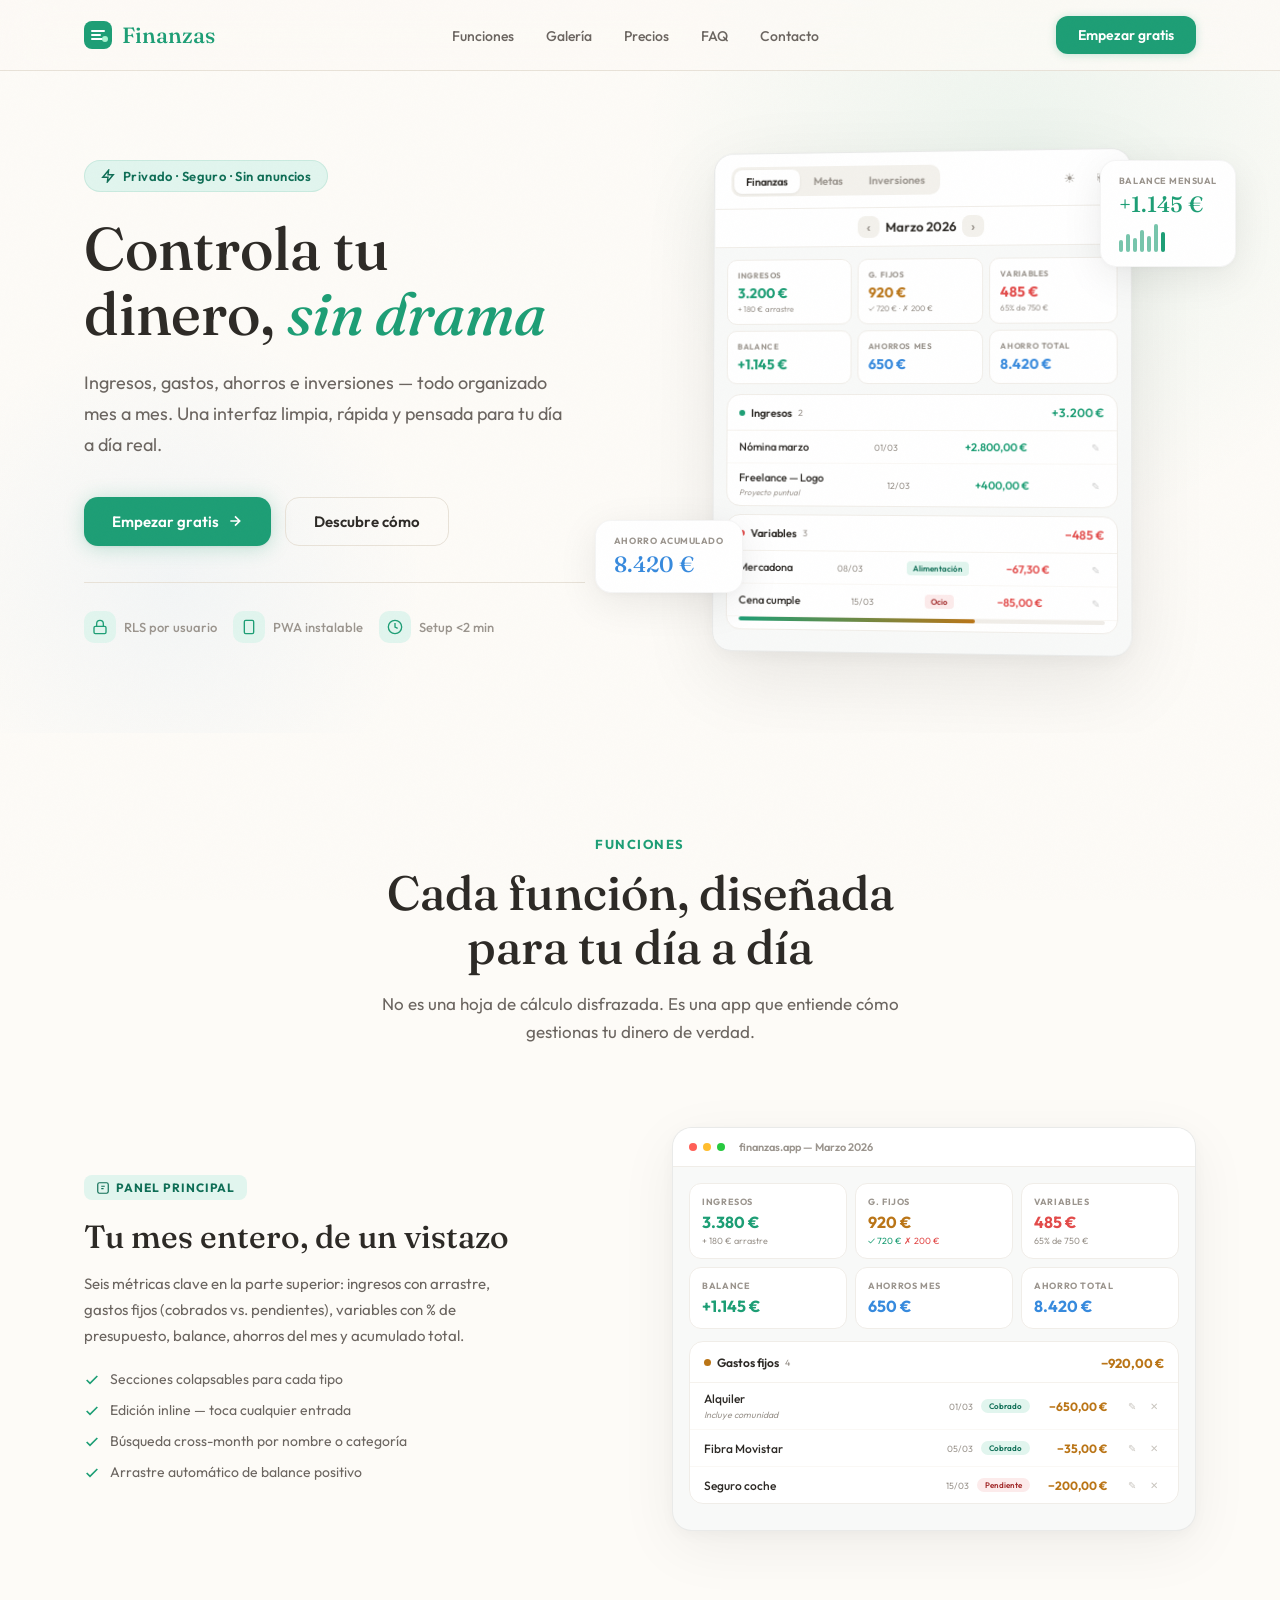
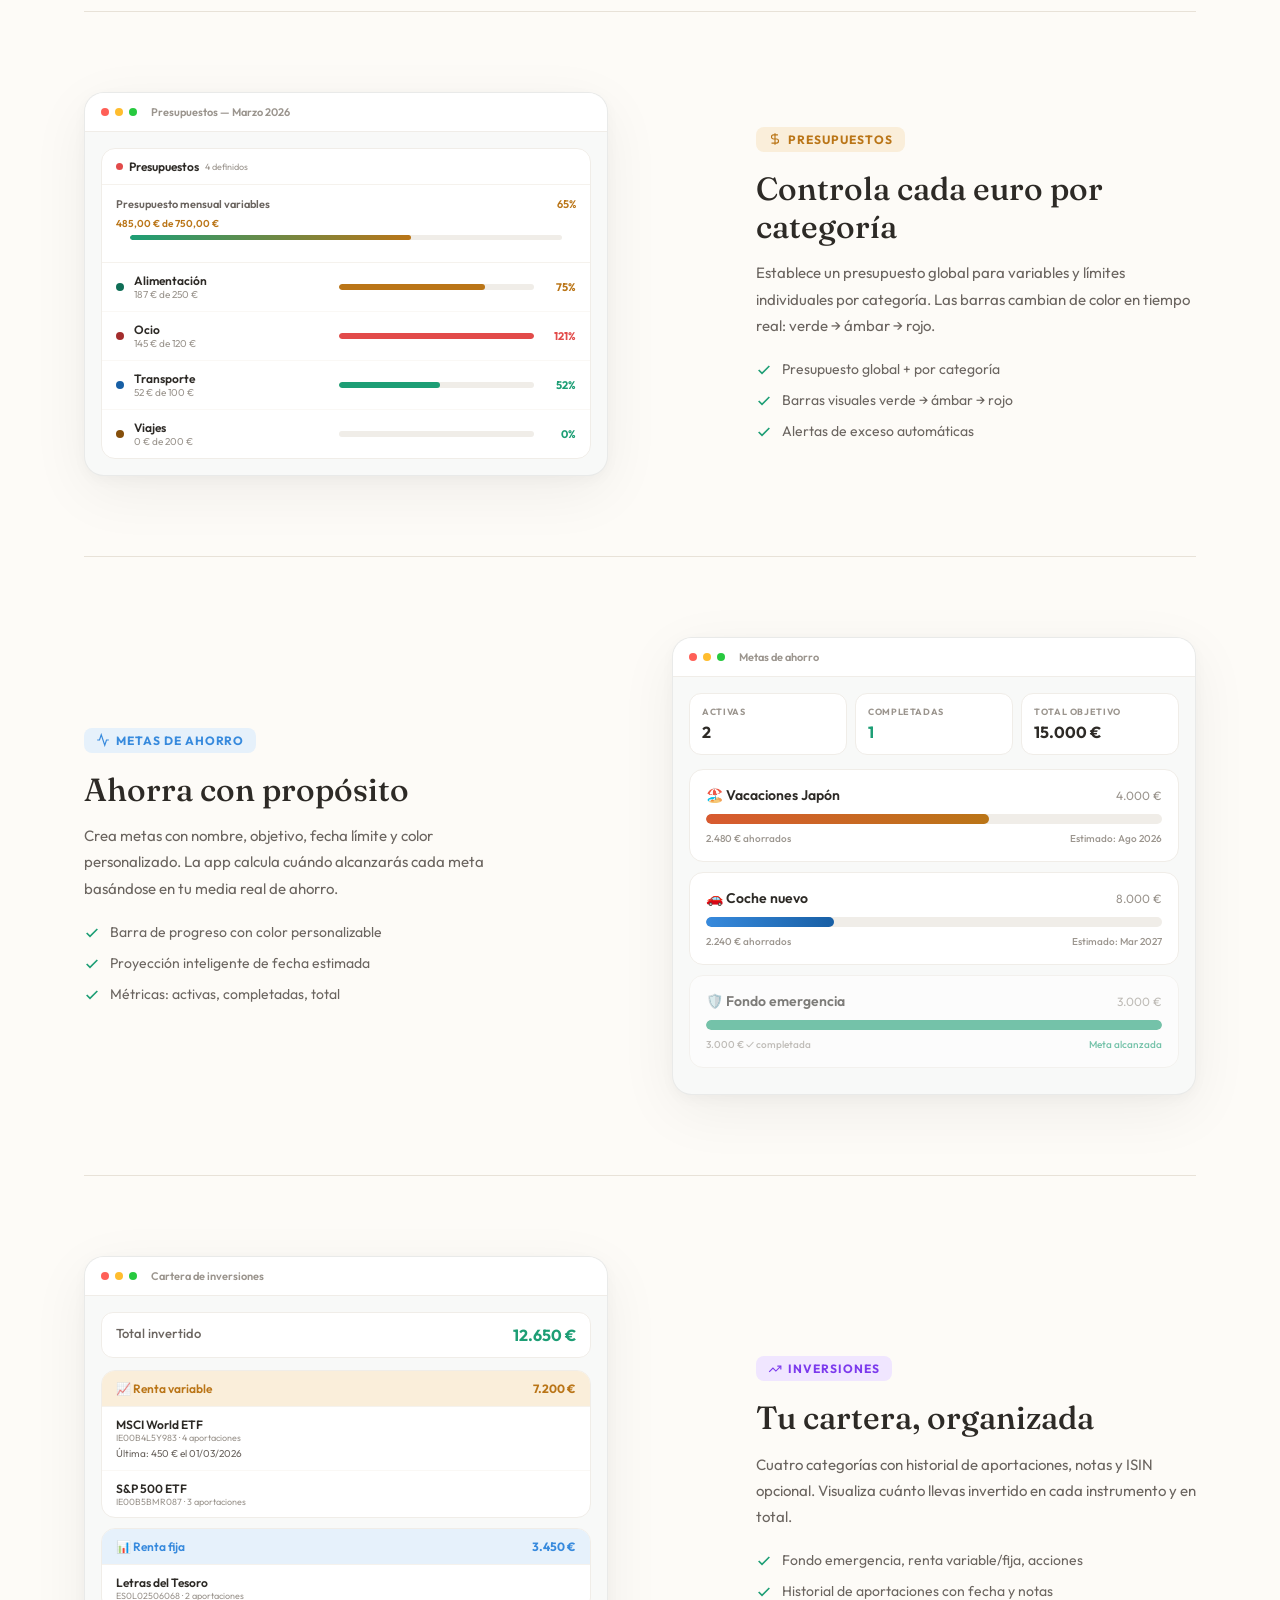
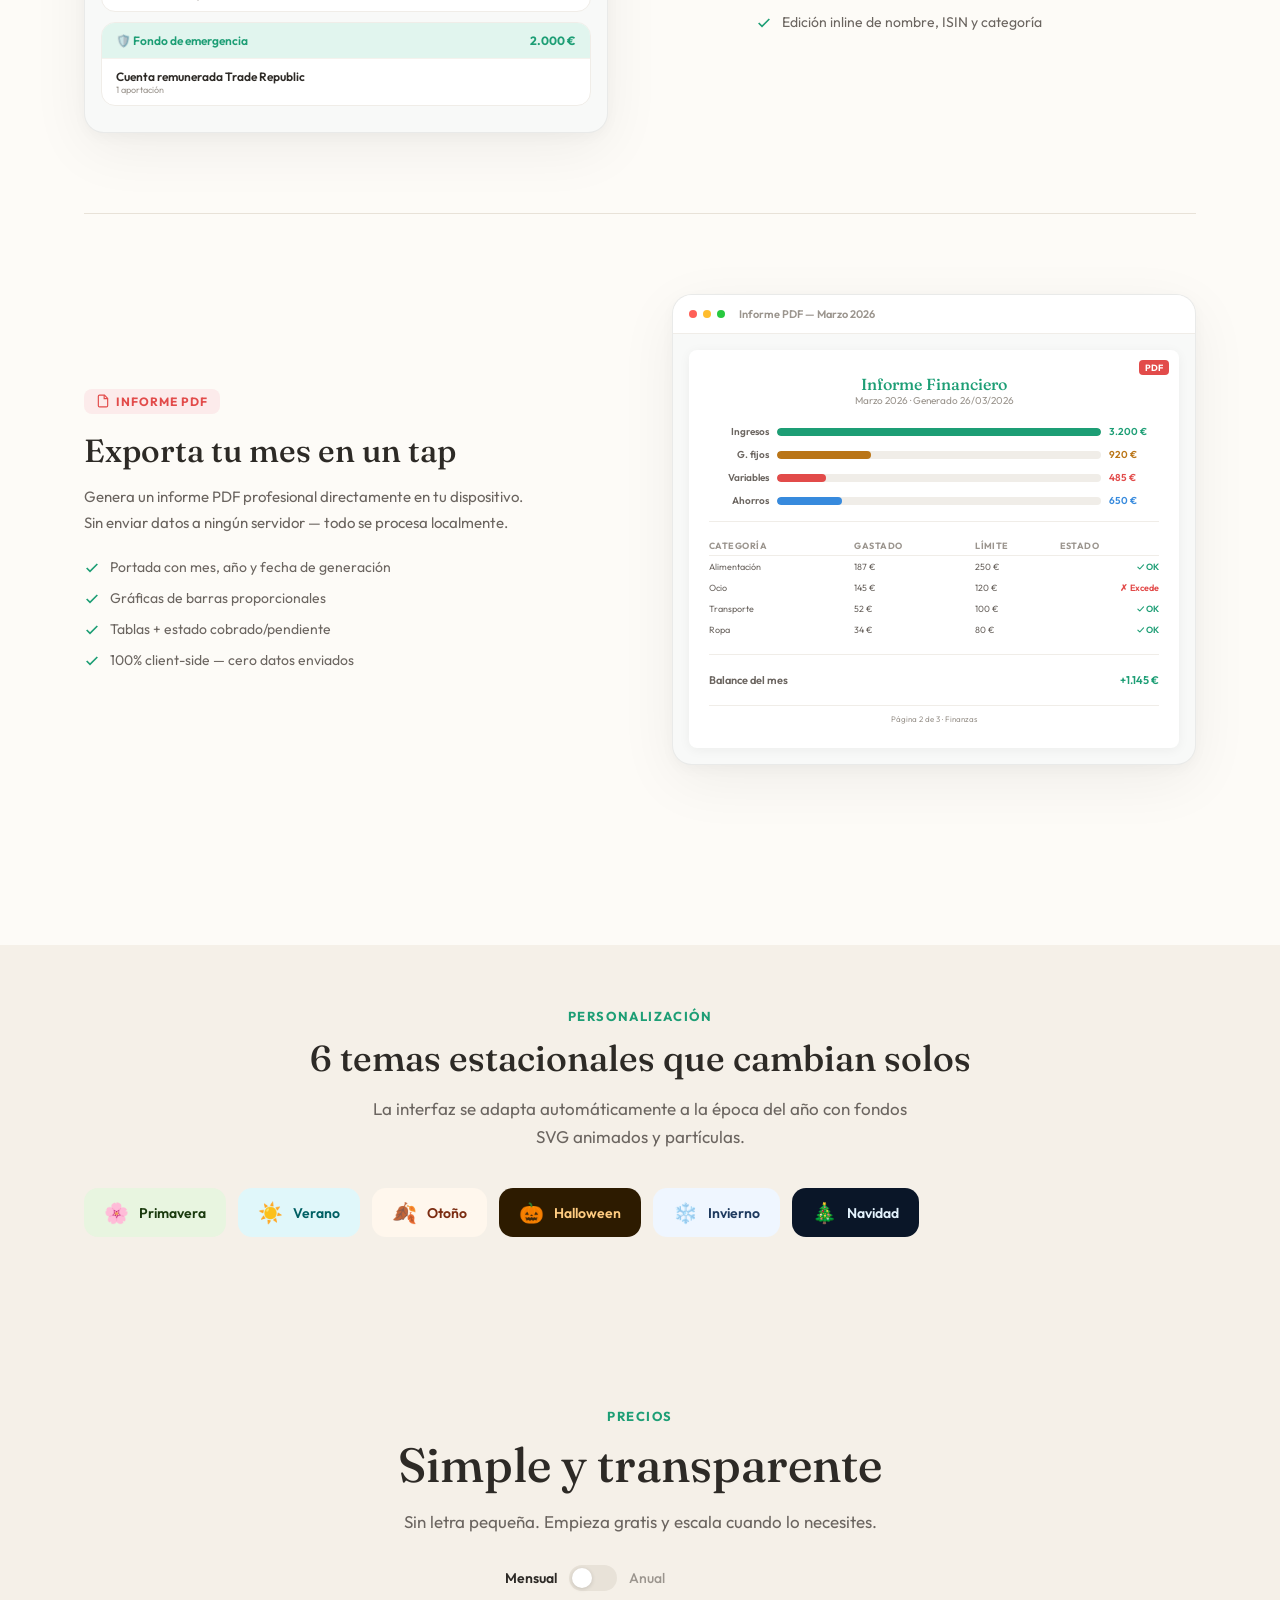
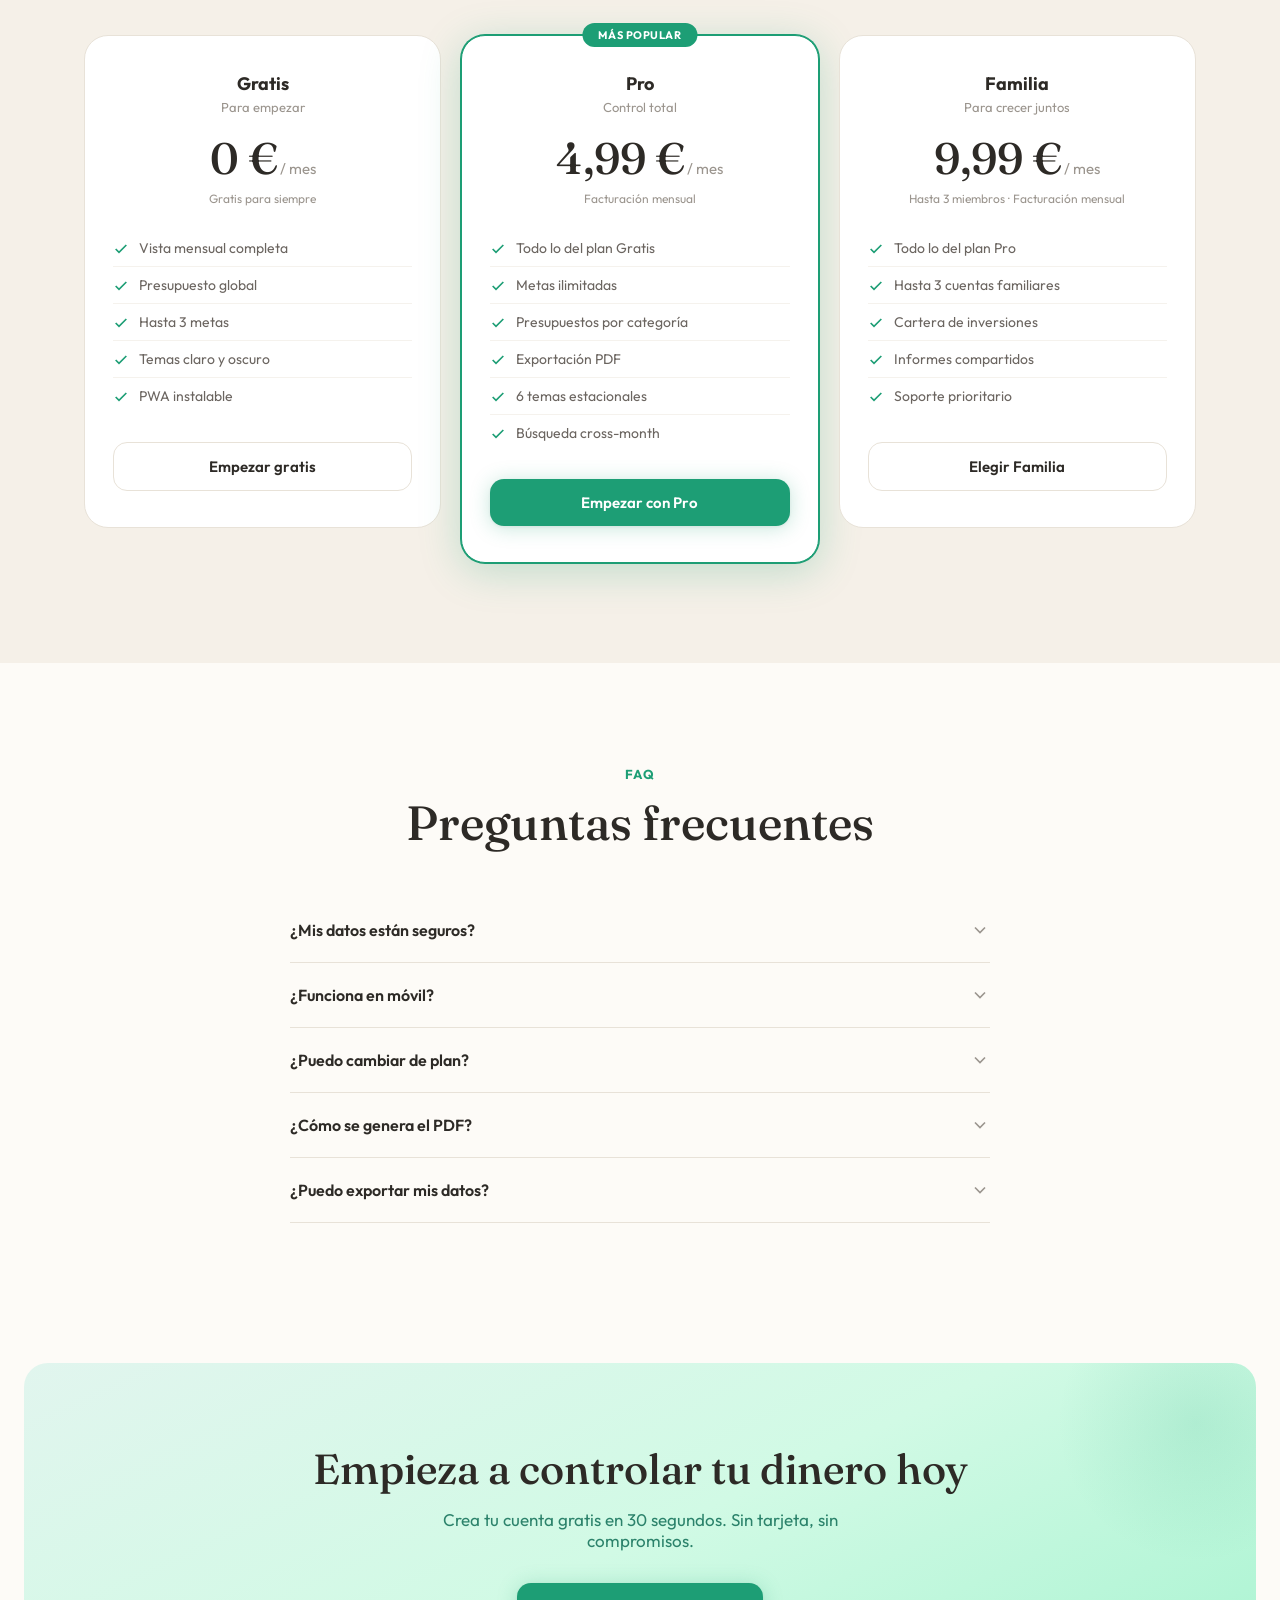
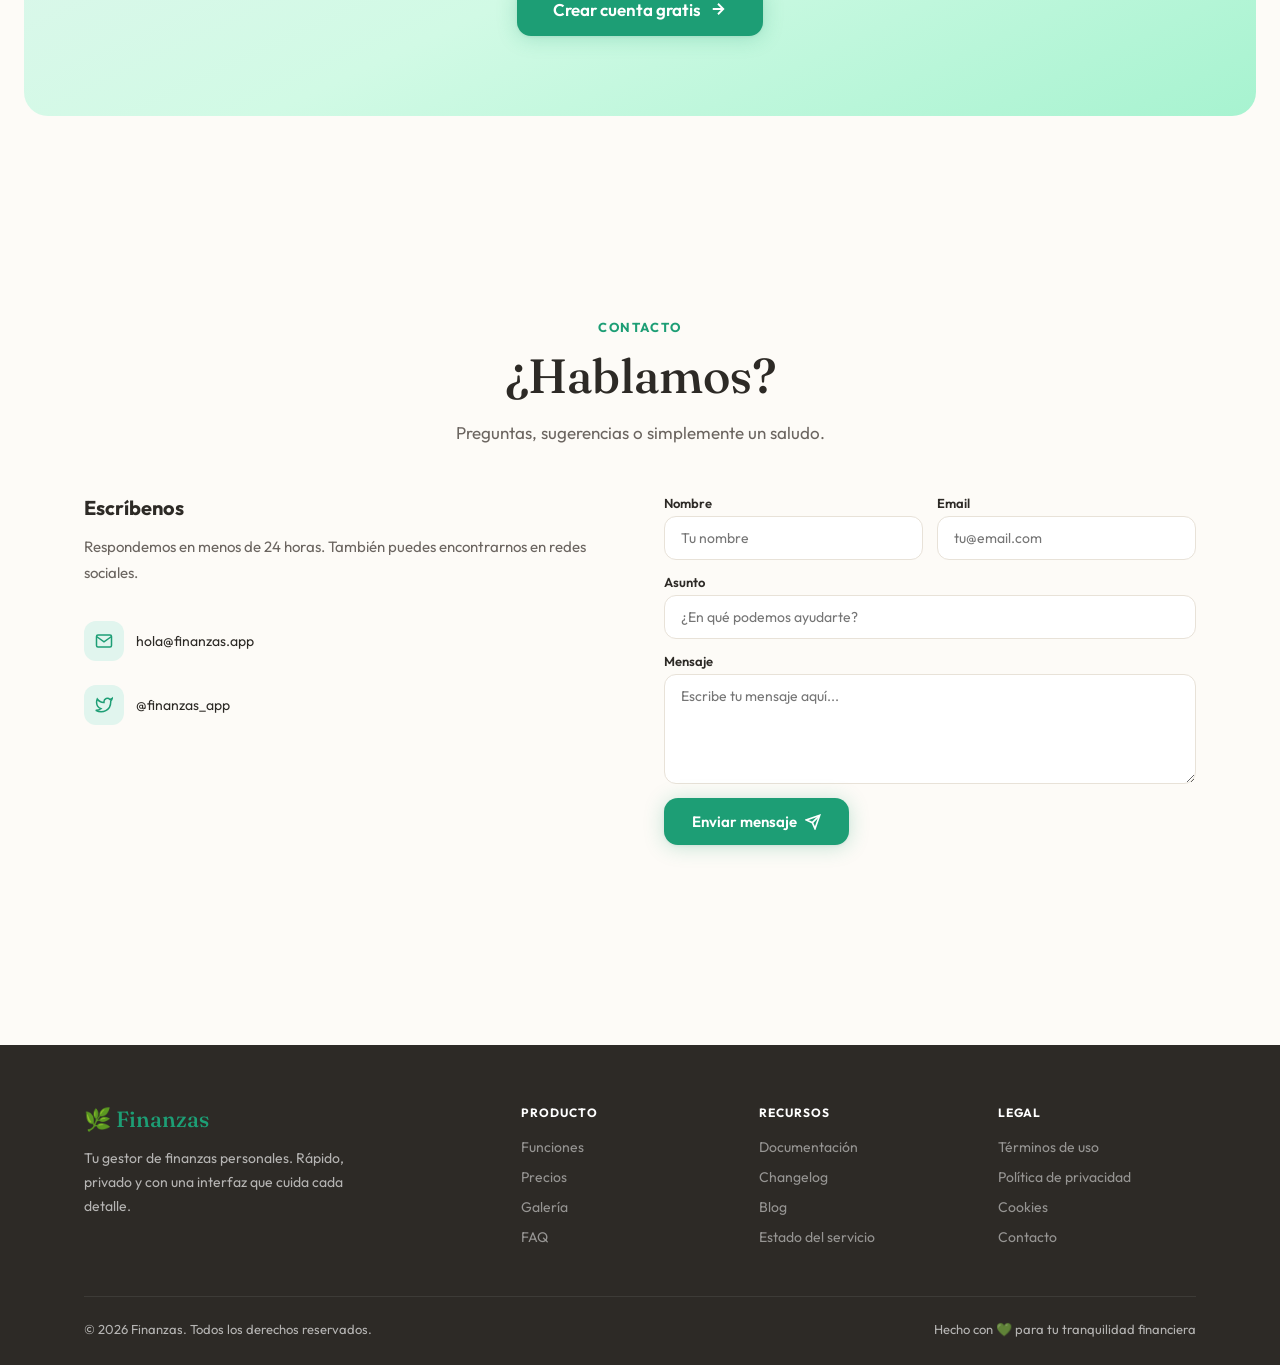
==== commit 8ddda0c9: "Removed: Custom Backgrunds" ====
--- a/old/index.html
+++ b/old/index.html
@@ -42,9 +42,16 @@
 .nav-cta{font-family:'Outfit',sans-serif;font-size:14px;font-weight:600;color:white;background:var(--green);padding:10px 22px;border-radius:12px;text-decoration:none;transition:all 0.3s;box-shadow:0 1px 8px var(--green-glow)}
 .nav-cta:hover{background:var(--green-dark);transform:translateY(-1px)}
 .hamburger{display:none;background:none;border:none;cursor:pointer;padding:4px;color:var(--text)}
-.mobile-menu{display:none;flex-direction:column;position:absolute;top:100%;left:0;right:0;background:rgba(253,251,247,0.98);backdrop-filter:blur(20px);padding:16px 24px 24px;border-bottom:1px solid var(--border)}
-.mobile-menu.open{display:flex}
-.mobile-menu a{padding:14px 0;font-size:15px;font-weight:500;color:var(--text-soft);text-decoration:none;border-bottom:1px solid #f5f2ed}
+.mobile-menu{flex-direction:column;position:absolute;top:100%;left:0;right:0;background:rgba(253,251,247,0.98);backdrop-filter:blur(20px);-webkit-backdrop-filter:blur(20px);padding:0 24px;border-bottom:1px solid var(--border);max-height:0;overflow:hidden;transition:max-height 0.4s cubic-bezier(0.23,1,0.32,1),padding 0.4s cubic-bezier(0.23,1,0.32,1);display:flex}
+.mobile-menu.open{max-height:400px;padding:16px 24px 24px}
+.mobile-menu a{padding:14px 0;font-size:15px;font-weight:500;color:var(--text-soft);text-decoration:none;border-bottom:1px solid #f5f2ed;opacity:0;transform:translateY(-8px);transition:opacity 0.3s ease,transform 0.3s ease}
+.mobile-menu.open a{opacity:1;transform:translateY(0)}
+.mobile-menu.open a:nth-child(1){transition-delay:0.05s}
+.mobile-menu.open a:nth-child(2){transition-delay:0.1s}
+.mobile-menu.open a:nth-child(3){transition-delay:0.15s}
+.mobile-menu.open a:nth-child(4){transition-delay:0.2s}
+.mobile-menu.open a:nth-child(5){transition-delay:0.25s}
+.mobile-menu.open a:nth-child(6){transition-delay:0.3s}
 .mobile-menu a:last-child{border:none}
 .mobile-menu .nav-cta{display:inline-block;text-align:center;margin-top:12px}
 
@@ -177,6 +184,8 @@
 .mock-inv-item .name{font-size:12px;font-weight:600}
 .mock-inv-item .isin{font-size:9px;color:var(--text-muted)}
 .mock-inv-item .contribs{font-size:10px;color:var(--text-soft);margin-top:4px}
+.mock-pdf-inner{background:white;border-radius:8px;box-shadow:0 2px 12px rgba(0,0,0,0.05);padding:24px 20px;position:relative}
+.mock-pdf-inner::after{content:'PDF';position:absolute;top:10px;right:10px;font-size:9px;font-weight:700;color:white;background:var(--red);padding:2px 6px;border-radius:4px}
 .mock-pdf{background:white;border-radius:8px;box-shadow:0 4px 20px rgba(0,0,0,0.08);padding:24px 20px;max-width:280px;margin:0 auto;position:relative}
 .mock-pdf::after{content:'PDF';position:absolute;top:10px;right:10px;font-size:9px;font-weight:700;color:white;background:var(--red);padding:2px 6px;border-radius:4px}
 .mock-pdf-title{text-align:center;margin-bottom:18px}
@@ -192,6 +201,7 @@
 .mock-pdf-table th{text-align:left;font-weight:700;color:var(--text-muted);padding:4px 0;text-transform:uppercase;letter-spacing:0.05em;border-bottom:1px solid #f0ede8}
 .mock-pdf-table td{padding:5px 0;color:var(--text-soft)}
 .mock-pdf-table td:last-child{text-align:right;font-weight:600}
+.mock-pdf-footer{font-size:8px;color:var(--text-muted);text-align:center;margin-top:14px;padding-top:8px;border-top:1px solid #f0ede8}
 
 /* Seasons strip */
 .seasons-strip-section{background:var(--sand)}
@@ -204,12 +214,6 @@
 .sc-autumn{background:#fff7ed;color:#7c2d12}.sc-halloween{background:#2d1b00;color:#ffcc80}
 .sc-winter{background:#eff6ff;color:#1e3a5f}.sc-christmas{background:#0a1628;color:#e3f2fd}
 
-/* Tech */
-.tech-grid{display:flex;flex-wrap:wrap;gap:12px;margin-top:36px;justify-content:center}
-.tech-chip{display:flex;align-items:center;gap:8px;background:white;border:1px solid var(--border);border-radius:12px;padding:10px 18px;font-size:14px;font-weight:600;color:var(--text);transition:all 0.3s}
-.tech-chip:hover{border-color:var(--green);transform:translateY(-2px);box-shadow:0 4px 16px rgba(0,0,0,0.04)}
-.tech-chip .dot{width:8px;height:8px;border-radius:50%}
-
 /* Pricing */
 .pricing-section{background:var(--sand)}
 .pricing-grid{display:grid;grid-template-columns:repeat(3,1fr);gap:20px;margin-top:48px;align-items:start}
@@ -218,14 +222,25 @@
 .price-card .popular{position:absolute;top:-13px;left:50%;transform:translateX(-50%);background:var(--green);color:white;font-size:11px;font-weight:700;padding:5px 16px;border-radius:100px;letter-spacing:0.05em;text-transform:uppercase}
 .price-card h3{font-family:'Outfit',sans-serif;font-size:18px;font-weight:700;margin-bottom:4px}
 .price-card .desc{font-size:13px;color:var(--text-muted);margin-bottom:16px}
-.price-card .price{font-family:'Fraunces',serif;font-size:44px;color:var(--text);margin-bottom:4px;font-weight:500}
+.price-card .price{font-family:'Fraunces',serif;font-size:44px;color:var(--text);margin-bottom:4px;font-weight:500;display:flex;align-items:baseline;justify-content:center;gap:2px;flex-wrap:wrap;min-height:56px}
 .price-card .price span{font-family:'Outfit',sans-serif;font-size:15px;color:var(--text-muted);font-weight:400}
+.price-card .price #proPrice,.price-card .price #famPrice{font-family:'Fraunces',serif;font-size:44px;font-weight:500;color:var(--text)}
 .price-card .pnote{font-size:12px;color:var(--text-muted);margin-bottom:24px}
 .price-card ul{list-style:none;text-align:left;margin-bottom:28px}
 .price-card li{font-size:14px;color:var(--text-soft);padding:9px 0;display:flex;align-items:flex-start;gap:10px;border-bottom:1px solid #f5f2ed}
 .price-card li:last-child{border:none}
 .price-card li svg{flex-shrink:0;margin-top:2px}
 .price-card .btn{width:100%;justify-content:center}
+.billing-toggle{display:flex;align-items:center;justify-content:center;gap:12px;margin-top:28px;margin-bottom:-4px}
+.billing-toggle span{font-size:14px;font-weight:500;color:var(--text-muted);transition:color 0.3s,font-weight 0.3s}
+.billing-toggle span.active{color:var(--text);font-weight:600}
+.toggle-track{width:48px;height:26px;border-radius:13px;background:var(--border);cursor:pointer;position:relative;transition:background 0.3s;flex-shrink:0}
+.toggle-track.annual{background:var(--green)}
+.toggle-knob{width:20px;height:20px;border-radius:50%;background:white;position:absolute;top:3px;left:3px;transition:transform 0.3s cubic-bezier(0.23,1,0.32,1);box-shadow:0 1px 4px rgba(0,0,0,0.15)}
+.toggle-track.annual .toggle-knob{transform:translateX(22px)}
+.billing-save{font-size:11px;font-weight:700;color:var(--green-dark);background:var(--green-light);padding:4px 12px;border-radius:100px;opacity:0;transform:translateX(-8px);transition:opacity 0.3s ease,transform 0.3s ease;pointer-events:none}
+.billing-save.show{opacity:1;transform:translateX(0)}
+.price-card .old-price{font-size:15px;color:var(--text-muted);text-decoration:line-through;margin-right:6px;font-family:'Outfit',sans-serif;font-weight:400}
 
 /* FAQ */
 .faq-list{max-width:700px;margin:48px auto 0}
@@ -318,7 +333,7 @@
       <li><a href="#faq">FAQ</a></li>
       <li><a href="#contact">Contacto</a></li>
     </ul>
-    <a href="#pricing" class="nav-cta nav-cta-desktop">Empezar gratis</a>
+    <a href="https://finance-app-umber-seven.vercel.app/auth/login" target="_blank" class="nav-cta nav-cta-desktop">Empezar gratis</a>
     <button class="hamburger" onclick="toggleMenu()" aria-label="Menú"><svg width="24" height="24" viewBox="0 0 24 24" fill="none" stroke="currentColor" stroke-width="2"><path d="M3 12h18M3 6h18M3 18h18"/></svg></button>
   </div>
   <div class="mobile-menu" id="mobileMenu">
@@ -327,7 +342,7 @@
     <a href="#pricing" onclick="closeMenu()">Precios</a>
     <a href="#faq" onclick="closeMenu()">FAQ</a>
     <a href="#contact" onclick="closeMenu()">Contacto</a>
-    <a href="#pricing" class="nav-cta" onclick="closeMenu()">Empezar gratis</a>
+    <a href="https://finance-app-umber-seven.vercel.app/auth/login" target="_blank" class="nav-cta" onclick="closeMenu()">Empezar gratis</a>
   </div>
 </nav>
 
@@ -337,12 +352,12 @@
     <div class="fade-in">
       <div class="hero-badge">
         <svg width="14" height="14" viewBox="0 0 24 24" fill="none" stroke="currentColor" stroke-width="2.5"><path d="M13 2L3 14h9l-1 8 10-12h-9l1-8z"/></svg>
-        Open source · Privado · Sin anuncios
+        Privado · Seguro · Sin anuncios
       </div>
       <h1>Controla tu dinero, <em>sin drama</em></h1>
       <p class="hero-desc">Ingresos, gastos, ahorros e inversiones — todo organizado mes a mes. Una interfaz limpia, rápida y pensada para tu día a día real.</p>
       <div class="hero-actions">
-        <a href="#pricing" class="btn btn-primary">Empezar gratis <svg width="16" height="16" viewBox="0 0 24 24" fill="none" stroke="currentColor" stroke-width="2.5"><path d="M5 12h14M12 5l7 7-7 7"/></svg></a>
+        <a href="https://finance-app-umber-seven.vercel.app/auth/login" target="_blank" class="btn btn-primary">Empezar gratis <svg width="16" height="16" viewBox="0 0 24 24" fill="none" stroke="currentColor" stroke-width="2.5"><path d="M5 12h14M12 5l7 7-7 7"/></svg></a>
         <a href="#features" class="btn btn-ghost">Descubre cómo</a>
       </div>
       <div class="hero-trust">
@@ -389,7 +404,7 @@
     <div class="fade-in" style="text-align:center">
       <div class="section-label">Funciones</div>
       <h2 class="section-title">Cada función, diseñada<br>para tu día a día</h2>
-      <p class="section-subtitle" style="margin-inline:auto">No es una hoja de cálculo disfrazada. Es una herramienta que entiende cómo gestionas tu dinero de verdad.</p>
+      <p class="section-subtitle" style="margin-inline:auto">No es una hoja de cálculo disfrazada. Es una app que entiende cómo gestionas tu dinero de verdad.</p>
     </div>
 
     <!-- F1: Monthly overview -->
@@ -520,15 +535,21 @@
           <li><svg width="16" height="16" viewBox="0 0 24 24" fill="none" stroke="#1D9E75" stroke-width="2.5"><polyline points="20 6 9 17 4 12"/></svg>100% client-side — cero datos enviados</li>
         </ul>
       </div>
-      <div style="display:flex;justify-content:center;align-items:center;padding:20px">
-        <div class="mock-pdf">
-          <div class="mock-pdf-title"><h4>Informe Financiero</h4><p>Marzo 2026 · Generado 26/03/2026</p></div>
-          <div class="mock-pdf-bar"><span class="lbl">Ingresos</span><div class="track"><div class="fill" style="width:100%;background:var(--green)"></div></div><span class="val" style="color:var(--green)">3.200 €</span></div>
-          <div class="mock-pdf-bar"><span class="lbl">G. fijos</span><div class="track"><div class="fill" style="width:29%;background:var(--amber)"></div></div><span class="val" style="color:var(--amber)">920 €</span></div>
-          <div class="mock-pdf-bar"><span class="lbl">Variables</span><div class="track"><div class="fill" style="width:15%;background:var(--red)"></div></div><span class="val" style="color:var(--red)">485 €</span></div>
-          <div class="mock-pdf-bar"><span class="lbl">Ahorros</span><div class="track"><div class="fill" style="width:20%;background:var(--blue)"></div></div><span class="val" style="color:var(--blue)">650 €</span></div>
-          <div class="mock-pdf-sep"></div>
-          <table class="mock-pdf-table"><tr><th>Categoría</th><th>Gastado</th><th>Límite</th></tr><tr><td>Alimentación</td><td>187 €</td><td style="color:var(--green)">250 €</td></tr><tr><td>Ocio</td><td>145 €</td><td style="color:var(--red)">120 €</td></tr><tr><td>Transporte</td><td>52 €</td><td style="color:var(--green)">100 €</td></tr></table>
+      <div class="gui-mockup">
+        <div class="gui-titlebar"><div class="gui-dot" style="background:#ff5f57"></div><div class="gui-dot" style="background:#ffbd2e"></div><div class="gui-dot" style="background:#27c93f"></div><span class="title">Informe PDF — Marzo 2026</span></div>
+        <div class="gui-body">
+          <div class="mock-pdf-inner">
+            <div class="mock-pdf-title"><h4>Informe Financiero</h4><p>Marzo 2026 · Generado 26/03/2026</p></div>
+            <div class="mock-pdf-bar"><span class="lbl">Ingresos</span><div class="track"><div class="fill" style="width:100%;background:var(--green)"></div></div><span class="val" style="color:var(--green)">3.200 €</span></div>
+            <div class="mock-pdf-bar"><span class="lbl">G. fijos</span><div class="track"><div class="fill" style="width:29%;background:var(--amber)"></div></div><span class="val" style="color:var(--amber)">920 €</span></div>
+            <div class="mock-pdf-bar"><span class="lbl">Variables</span><div class="track"><div class="fill" style="width:15%;background:var(--red)"></div></div><span class="val" style="color:var(--red)">485 €</span></div>
+            <div class="mock-pdf-bar"><span class="lbl">Ahorros</span><div class="track"><div class="fill" style="width:20%;background:var(--blue)"></div></div><span class="val" style="color:var(--blue)">650 €</span></div>
+            <div class="mock-pdf-sep"></div>
+            <table class="mock-pdf-table"><tr><th>Categoría</th><th>Gastado</th><th>Límite</th><th>Estado</th></tr><tr><td>Alimentación</td><td>187 €</td><td>250 €</td><td style="color:var(--green)">✓ OK</td></tr><tr><td>Ocio</td><td>145 €</td><td>120 €</td><td style="color:var(--red)">✗ Excede</td></tr><tr><td>Transporte</td><td>52 €</td><td>100 €</td><td style="color:var(--green)">✓ OK</td></tr><tr><td>Ropa</td><td>34 €</td><td>80 €</td><td style="color:var(--green)">✓ OK</td></tr></table>
+            <div class="mock-pdf-sep"></div>
+            <div style="display:flex;justify-content:space-between;font-size:11px;font-weight:600;padding:4px 0"><span style="color:var(--text-soft)">Balance del mes</span><span style="color:var(--green)">+1.145 €</span></div>
+            <div class="mock-pdf-footer">Página 2 de 3 · Finanzas</div>
+          </div>
         </div>
       </div>
     </div>
@@ -550,29 +571,21 @@
   </div>
 </section>
 
-<!-- TECH -->
-<section class="section-pad" style="padding:60px 0 80px">
-  <div class="container">
-    <div class="fade-in" style="text-align:center"><div class="section-label">Tecnología</div><h2 class="section-title" style="font-size:clamp(24px,3.5vw,36px)">Construido con lo mejor</h2></div>
-    <div class="tech-grid fade-in">
-      <div class="tech-chip"><div class="dot" style="background:#000"></div>Next.js 14</div>
-      <div class="tech-chip"><div class="dot" style="background:#3178C6"></div>TypeScript</div>
-      <div class="tech-chip"><div class="dot" style="background:#06B6D4"></div>Tailwind CSS</div>
-      <div class="tech-chip"><div class="dot" style="background:#3ECF8E"></div>Supabase</div>
-      <div class="tech-chip"><div class="dot" style="background:#E24B4A"></div>jsPDF</div>
-      <div class="tech-chip"><div class="dot" style="background:#000"></div>Vercel</div>
-    </div>
-  </div>
-</section>
-
 <!-- PRICING -->
 <section id="pricing" class="pricing-section section-pad">
   <div class="container">
-    <div class="fade-in" style="text-align:center"><div class="section-label">Precios</div><h2 class="section-title">Simple y transparente</h2><p class="section-subtitle" style="margin-inline:auto">Sin letra pequeña. Empieza gratis y escala cuando lo necesites.</p></div>
+    <div class="fade-in" style="text-align:center"><div class="section-label">Precios</div><h2 class="section-title">Simple y transparente</h2><p class="section-subtitle" style="margin-inline:auto">Sin letra pequeña. Empieza gratis y escala cuando lo necesites.</p>
+      <div class="billing-toggle">
+        <span id="lblMonthly" class="active">Mensual</span>
+        <div class="toggle-track" id="billingToggle" onclick="toggleBilling()"><div class="toggle-knob"></div></div>
+        <span id="lblAnnual">Anual</span>
+        <span class="billing-save" id="saveBadge">Ahorra 20%</span>
+      </div>
+    </div>
     <div class="pricing-grid">
-      <div class="price-card fade-in d1"><h3>Gratis</h3><div class="desc">Para empezar</div><div class="price">0 €<span> / mes</span></div><div class="pnote">Gratis para siempre</div><ul><li><svg width="16" height="16" viewBox="0 0 24 24" fill="none" stroke="#1D9E75" stroke-width="2.5"><polyline points="20 6 9 17 4 12"/></svg>Vista mensual completa</li><li><svg width="16" height="16" viewBox="0 0 24 24" fill="none" stroke="#1D9E75" stroke-width="2.5"><polyline points="20 6 9 17 4 12"/></svg>Presupuesto global</li><li><svg width="16" height="16" viewBox="0 0 24 24" fill="none" stroke="#1D9E75" stroke-width="2.5"><polyline points="20 6 9 17 4 12"/></svg>Hasta 3 metas</li><li><svg width="16" height="16" viewBox="0 0 24 24" fill="none" stroke="#1D9E75" stroke-width="2.5"><polyline points="20 6 9 17 4 12"/></svg>Temas claro y oscuro</li><li><svg width="16" height="16" viewBox="0 0 24 24" fill="none" stroke="#1D9E75" stroke-width="2.5"><polyline points="20 6 9 17 4 12"/></svg>PWA instalable</li></ul><a href="#" class="btn btn-ghost">Empezar gratis</a></div>
-      <div class="price-card featured fade-in d2"><div class="popular">Más popular</div><h3>Pro</h3><div class="desc">Control total</div><div class="price">4,99 €<span> / mes</span></div><div class="pnote">Facturación mensual</div><ul><li><svg width="16" height="16" viewBox="0 0 24 24" fill="none" stroke="#1D9E75" stroke-width="2.5"><polyline points="20 6 9 17 4 12"/></svg>Todo lo del plan Gratis</li><li><svg width="16" height="16" viewBox="0 0 24 24" fill="none" stroke="#1D9E75" stroke-width="2.5"><polyline points="20 6 9 17 4 12"/></svg>Metas ilimitadas</li><li><svg width="16" height="16" viewBox="0 0 24 24" fill="none" stroke="#1D9E75" stroke-width="2.5"><polyline points="20 6 9 17 4 12"/></svg>Presupuestos por categoría</li><li><svg width="16" height="16" viewBox="0 0 24 24" fill="none" stroke="#1D9E75" stroke-width="2.5"><polyline points="20 6 9 17 4 12"/></svg>Exportación PDF</li><li><svg width="16" height="16" viewBox="0 0 24 24" fill="none" stroke="#1D9E75" stroke-width="2.5"><polyline points="20 6 9 17 4 12"/></svg>6 temas estacionales</li><li><svg width="16" height="16" viewBox="0 0 24 24" fill="none" stroke="#1D9E75" stroke-width="2.5"><polyline points="20 6 9 17 4 12"/></svg>Búsqueda cross-month</li></ul><a href="#" class="btn btn-primary">Empezar con Pro</a></div>
-      <div class="price-card fade-in d3"><h3>Familia</h3><div class="desc">Para crecer juntos</div><div class="price">7,99 €<span> / mes</span></div><div class="pnote">Hasta 4 miembros</div><ul><li><svg width="16" height="16" viewBox="0 0 24 24" fill="none" stroke="#1D9E75" stroke-width="2.5"><polyline points="20 6 9 17 4 12"/></svg>Todo lo del plan Pro</li><li><svg width="16" height="16" viewBox="0 0 24 24" fill="none" stroke="#1D9E75" stroke-width="2.5"><polyline points="20 6 9 17 4 12"/></svg>4 cuentas familiares</li><li><svg width="16" height="16" viewBox="0 0 24 24" fill="none" stroke="#1D9E75" stroke-width="2.5"><polyline points="20 6 9 17 4 12"/></svg>Cartera de inversiones</li><li><svg width="16" height="16" viewBox="0 0 24 24" fill="none" stroke="#1D9E75" stroke-width="2.5"><polyline points="20 6 9 17 4 12"/></svg>Informes compartidos</li><li><svg width="16" height="16" viewBox="0 0 24 24" fill="none" stroke="#1D9E75" stroke-width="2.5"><polyline points="20 6 9 17 4 12"/></svg>Soporte prioritario</li></ul><a href="#" class="btn btn-ghost">Elegir Familia</a></div>
+      <div class="price-card fade-in d1"><h3>Gratis</h3><div class="desc">Para empezar</div><div class="price">0 €<span> / mes</span></div><div class="pnote">Gratis para siempre</div><ul><li><svg width="16" height="16" viewBox="0 0 24 24" fill="none" stroke="#1D9E75" stroke-width="2.5"><polyline points="20 6 9 17 4 12"/></svg>Vista mensual completa</li><li><svg width="16" height="16" viewBox="0 0 24 24" fill="none" stroke="#1D9E75" stroke-width="2.5"><polyline points="20 6 9 17 4 12"/></svg>Presupuesto global</li><li><svg width="16" height="16" viewBox="0 0 24 24" fill="none" stroke="#1D9E75" stroke-width="2.5"><polyline points="20 6 9 17 4 12"/></svg>Hasta 3 metas</li><li><svg width="16" height="16" viewBox="0 0 24 24" fill="none" stroke="#1D9E75" stroke-width="2.5"><polyline points="20 6 9 17 4 12"/></svg>Temas claro y oscuro</li><li><svg width="16" height="16" viewBox="0 0 24 24" fill="none" stroke="#1D9E75" stroke-width="2.5"><polyline points="20 6 9 17 4 12"/></svg>PWA instalable</li></ul><a href="https://finance-app-umber-seven.vercel.app/auth/login" target="_blank" class="btn btn-ghost">Empezar gratis</a></div>
+      <div class="price-card featured fade-in d2"><div class="popular">Más popular</div><h3>Pro</h3><div class="desc">Control total</div><div class="price" id="proPriceWrap"><span class="old-price" id="proOld" style="display:none"></span><span id="proPrice">4,99 €</span><span> / mes</span></div><div class="pnote" id="proNote">Facturación mensual</div><ul><li><svg width="16" height="16" viewBox="0 0 24 24" fill="none" stroke="#1D9E75" stroke-width="2.5"><polyline points="20 6 9 17 4 12"/></svg>Todo lo del plan Gratis</li><li><svg width="16" height="16" viewBox="0 0 24 24" fill="none" stroke="#1D9E75" stroke-width="2.5"><polyline points="20 6 9 17 4 12"/></svg>Metas ilimitadas</li><li><svg width="16" height="16" viewBox="0 0 24 24" fill="none" stroke="#1D9E75" stroke-width="2.5"><polyline points="20 6 9 17 4 12"/></svg>Presupuestos por categoría</li><li><svg width="16" height="16" viewBox="0 0 24 24" fill="none" stroke="#1D9E75" stroke-width="2.5"><polyline points="20 6 9 17 4 12"/></svg>Exportación PDF</li><li><svg width="16" height="16" viewBox="0 0 24 24" fill="none" stroke="#1D9E75" stroke-width="2.5"><polyline points="20 6 9 17 4 12"/></svg>6 temas estacionales</li><li><svg width="16" height="16" viewBox="0 0 24 24" fill="none" stroke="#1D9E75" stroke-width="2.5"><polyline points="20 6 9 17 4 12"/></svg>Búsqueda cross-month</li></ul><a href="https://finance-app-umber-seven.vercel.app/auth/login" target="_blank" class="btn btn-primary">Empezar con Pro</a></div>
+      <div class="price-card fade-in d3"><h3>Familia</h3><div class="desc">Para crecer juntos</div><div class="price" id="famPriceWrap"><span class="old-price" id="famOld" style="display:none"></span><span id="famPrice">9,99 €</span><span> / mes</span></div><div class="pnote" id="famNote">Hasta 3 miembros · Facturación mensual</div><ul><li><svg width="16" height="16" viewBox="0 0 24 24" fill="none" stroke="#1D9E75" stroke-width="2.5"><polyline points="20 6 9 17 4 12"/></svg>Todo lo del plan Pro</li><li><svg width="16" height="16" viewBox="0 0 24 24" fill="none" stroke="#1D9E75" stroke-width="2.5"><polyline points="20 6 9 17 4 12"/></svg>Hasta 3 cuentas familiares</li><li><svg width="16" height="16" viewBox="0 0 24 24" fill="none" stroke="#1D9E75" stroke-width="2.5"><polyline points="20 6 9 17 4 12"/></svg>Cartera de inversiones</li><li><svg width="16" height="16" viewBox="0 0 24 24" fill="none" stroke="#1D9E75" stroke-width="2.5"><polyline points="20 6 9 17 4 12"/></svg>Informes compartidos</li><li><svg width="16" height="16" viewBox="0 0 24 24" fill="none" stroke="#1D9E75" stroke-width="2.5"><polyline points="20 6 9 17 4 12"/></svg>Soporte prioritario</li></ul><a href="https://finance-app-umber-seven.vercel.app/auth/login" target="_blank" class="btn btn-ghost">Elegir Familia</a></div>
     </div>
   </div>
 </section>
@@ -593,7 +606,7 @@
 
 <!-- CTA -->
 <section class="section-pad" style="padding-top:40px">
-  <div class="cta-banner fade-in"><h2>Empieza a controlar tu dinero hoy</h2><p>Crea tu cuenta gratis en 30 segundos. Sin tarjeta, sin compromisos.</p><a href="#" class="btn btn-primary" style="font-size:17px;padding:16px 36px">Crear cuenta gratis <svg width="18" height="18" viewBox="0 0 24 24" fill="none" stroke="currentColor" stroke-width="2.5"><path d="M5 12h14M12 5l7 7-7 7"/></svg></a></div>
+  <div class="cta-banner fade-in"><h2>Empieza a controlar tu dinero hoy</h2><p>Crea tu cuenta gratis en 30 segundos. Sin tarjeta, sin compromisos.</p><a href="https://finance-app-umber-seven.vercel.app/auth/login" target="_blank" class="btn btn-primary" style="font-size:17px;padding:16px 36px">Crear cuenta gratis <svg width="18" height="18" viewBox="0 0 24 24" fill="none" stroke="currentColor" stroke-width="2.5"><path d="M5 12h14M12 5l7 7-7 7"/></svg></a></div>
 </section>
 
 <!-- CONTACT -->
@@ -601,9 +614,9 @@
   <div class="container">
     <div class="fade-in" style="text-align:center"><div class="section-label">Contacto</div><h2 class="section-title">¿Hablamos?</h2><p class="section-subtitle" style="margin-inline:auto">Preguntas, sugerencias o simplemente un saludo.</p></div>
     <div class="contact-grid fade-in">
-      <div class="contact-info"><h3>Escríbenos</h3><p>También puedes encontrarnos en GitHub o redes sociales. Respondemos en menos de 24 horas.</p>
+      <div class="contact-info"><h3>Escríbenos</h3><p>Respondemos en menos de 24 horas. También puedes encontrarnos en redes sociales.</p>
         <a href="mailto:hola@finanzas.app" class="contact-link"><div class="contact-link-icon"><svg width="18" height="18" viewBox="0 0 24 24" fill="none" stroke="currentColor" stroke-width="2"><path d="M4 4h16c1.1 0 2 .9 2 2v12c0 1.1-.9 2-2 2H4c-1.1 0-2-.9-2-2V6c0-1.1.9-2 2-2z"/><polyline points="22,6 12,13 2,6"/></svg></div>hola@finanzas.app</a>
-        <a href="#" class="contact-link"><div class="contact-link-icon"><svg width="18" height="18" viewBox="0 0 24 24" fill="none" stroke="currentColor" stroke-width="2"><path d="M9 19c-5 1.5-5-2.5-7-3m14 6v-3.87a3.37 3.37 0 0 0-.94-2.61c3.14-.35 6.44-1.54 6.44-7A5.44 5.44 0 0 0 20 4.77 5.07 5.07 0 0 0 19.91 1S18.73.65 16 2.48a13.38 13.38 0 0 0-7 0C6.27.65 5.09 1 5.09 1A5.07 5.07 0 0 0 5 4.77a5.44 5.44 0 0 0-1.5 3.78c0 5.42 3.3 6.61 6.44 7A3.37 3.37 0 0 0 9 18.13V22"/></svg></div>GitHub — finanzas-app</a>
+        <a href="#" class="contact-link"><div class="contact-link-icon"><svg width="18" height="18" viewBox="0 0 24 24" fill="none" stroke="currentColor" stroke-width="2"><path d="M23 3a10.9 10.9 0 0 1-3.14 1.53 4.48 4.48 0 0 0-7.86 3v1A10.66 10.66 0 0 1 3 4s-4 9 5 13a11.64 11.64 0 0 1-7 2c9 5 20 0 20-11.5a4.5 4.5 0 0 0-.08-.83A7.72 7.72 0 0 0 23 3z"/></svg></div>@finanzas_app</a>
       </div>
       <div class="contact-form">
         <div class="form-row"><div class="form-group"><label>Nombre</label><input type="text" placeholder="Tu nombre"></div><div class="form-group"><label>Email</label><input type="email" placeholder="tu@email.com"></div></div>
@@ -636,7 +649,47 @@
 function toggleFaq(btn){const item=btn.parentElement;const w=item.classList.contains('open');document.querySelectorAll('.faq-item').forEach(i=>i.classList.remove('open'));if(!w)item.classList.add('open')}
 const obs=new IntersectionObserver(entries=>{entries.forEach(e=>{if(e.isIntersecting)e.target.classList.add('visible')})},{threshold:0.08,rootMargin:'0px 0px -30px 0px'});
 document.querySelectorAll('.fade-in').forEach(el=>obs.observe(el));
-function handleForm(btn){const o=btn.innerHTML;btn.innerHTML='✓ Enviado';btn.style.background='var(--green-dark)';setTimeout(()=>{btn.innerHTML=o;btn.style.background=''},2500)}
+
+// Billing toggle
+let isAnnual=false;
+function toggleBilling(){
+  isAnnual=!isAnnual;
+  document.getElementById('billingToggle').classList.toggle('annual',isAnnual);
+  document.getElementById('lblMonthly').classList.toggle('active',!isAnnual);
+  document.getElementById('lblAnnual').classList.toggle('active',isAnnual);
+  document.getElementById('saveBadge').classList.toggle('show',isAnnual);
+  // Pro pricing
+  const proPrice=document.getElementById('proPrice');
+  const proOld=document.getElementById('proOld');
+  const proNote=document.getElementById('proNote');
+  proPrice.textContent=isAnnual?'3,99 €':'4,99 €';
+  proOld.textContent='4,99 €';
+  proOld.style.display=isAnnual?'inline':'none';
+  proNote.textContent=isAnnual?'47,88 €/año · Facturación anual':'Facturación mensual';
+  // Family pricing
+  const famPrice=document.getElementById('famPrice');
+  const famOld=document.getElementById('famOld');
+  const famNote=document.getElementById('famNote');
+  famPrice.textContent=isAnnual?'7,99 €':'9,99 €';
+  famOld.textContent='9,99 €';
+  famOld.style.display=isAnnual?'inline':'none';
+  famNote.textContent=isAnnual?'Hasta 3 miembros · 95,88 €/año':'Hasta 3 miembros · Facturación mensual';
+}
+
+// Form handler
+function handleForm(btn){
+  const orig=btn.innerHTML;
+  btn.innerHTML='✓ Mensaje enviado';
+  btn.style.background='var(--green-dark)';
+  setTimeout(()=>{btn.innerHTML=orig;btn.style.background=''},2500);
+}
+
+// Budget bar animation
+const heroBar=document.querySelector('.mock-budget-fill, [id="heroBar"]');
+if(heroBar){
+  const barObs=new IntersectionObserver(entries=>{entries.forEach(e=>{if(e.isIntersecting)heroBar.style.width='65%'})},{threshold:0.5});
+  barObs.observe(heroBar.parentElement);
+}
 </script>
 </body>
-</html>
+</html>
